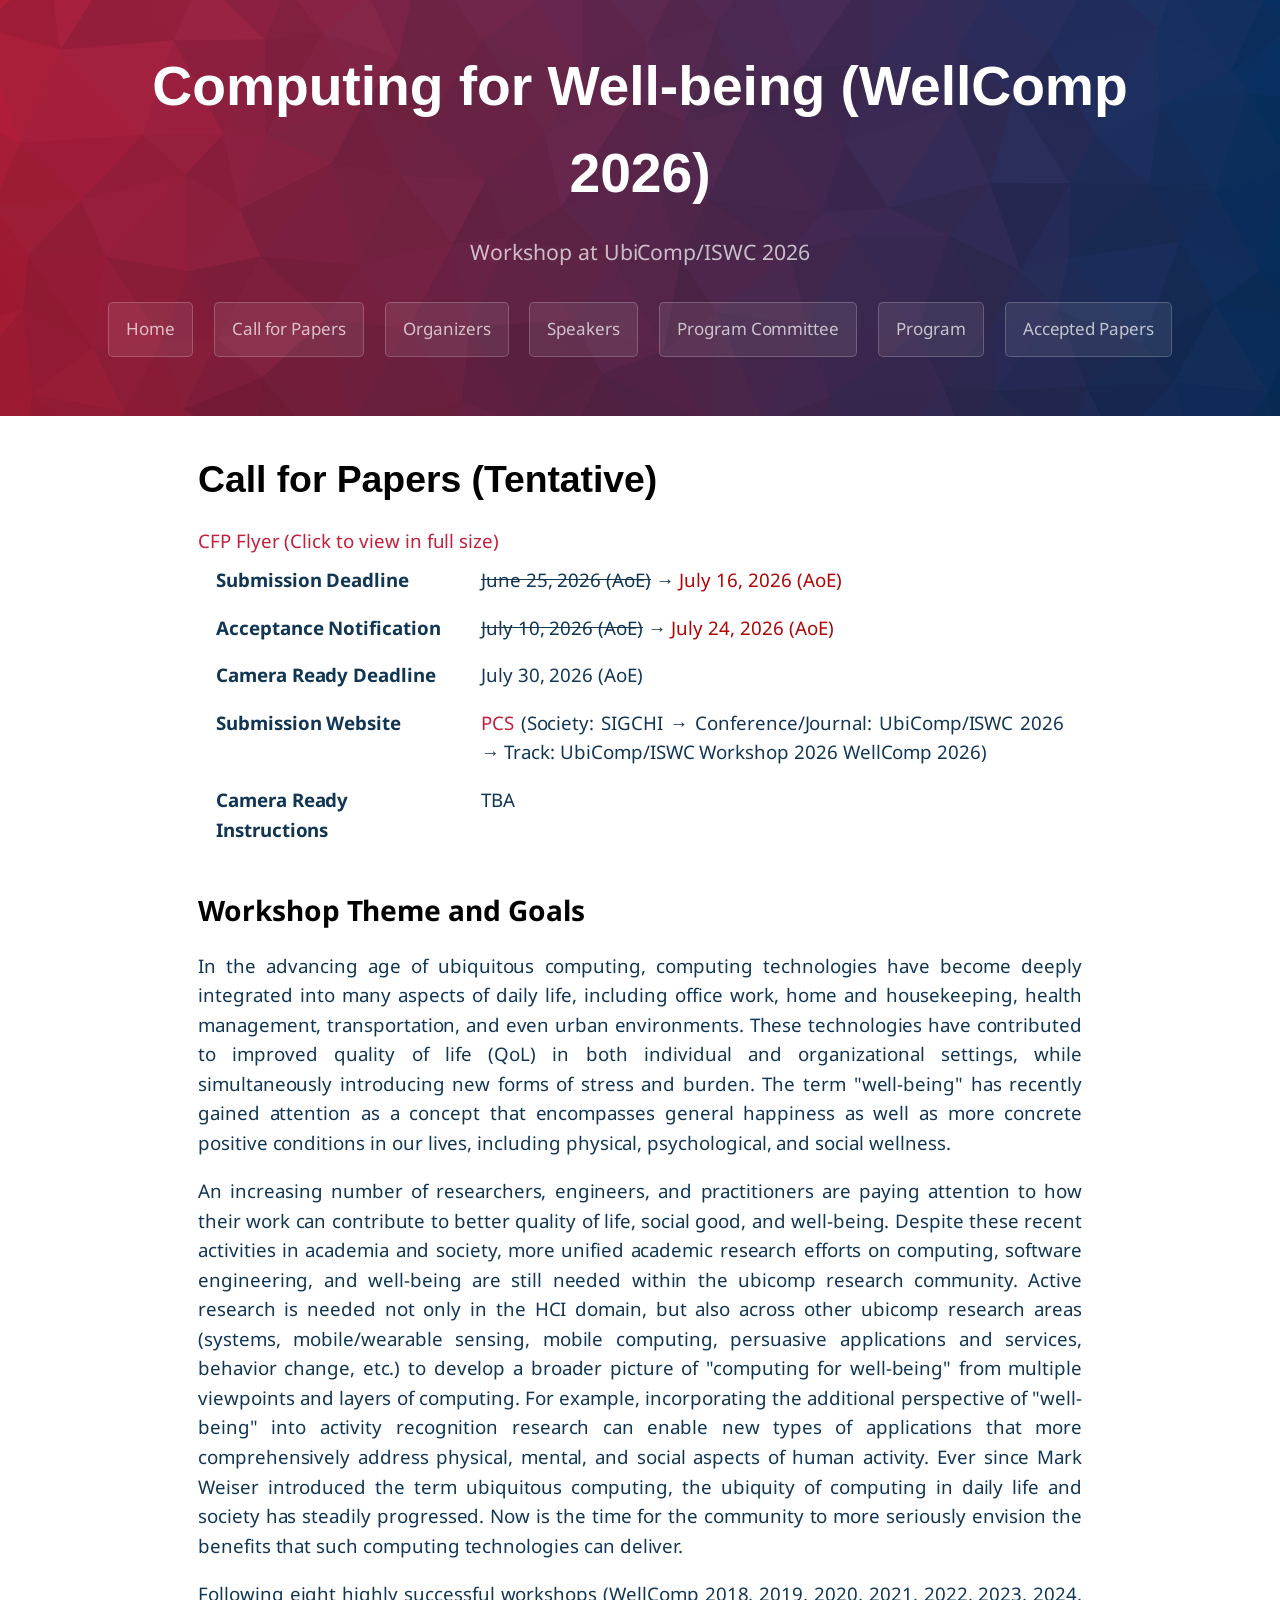
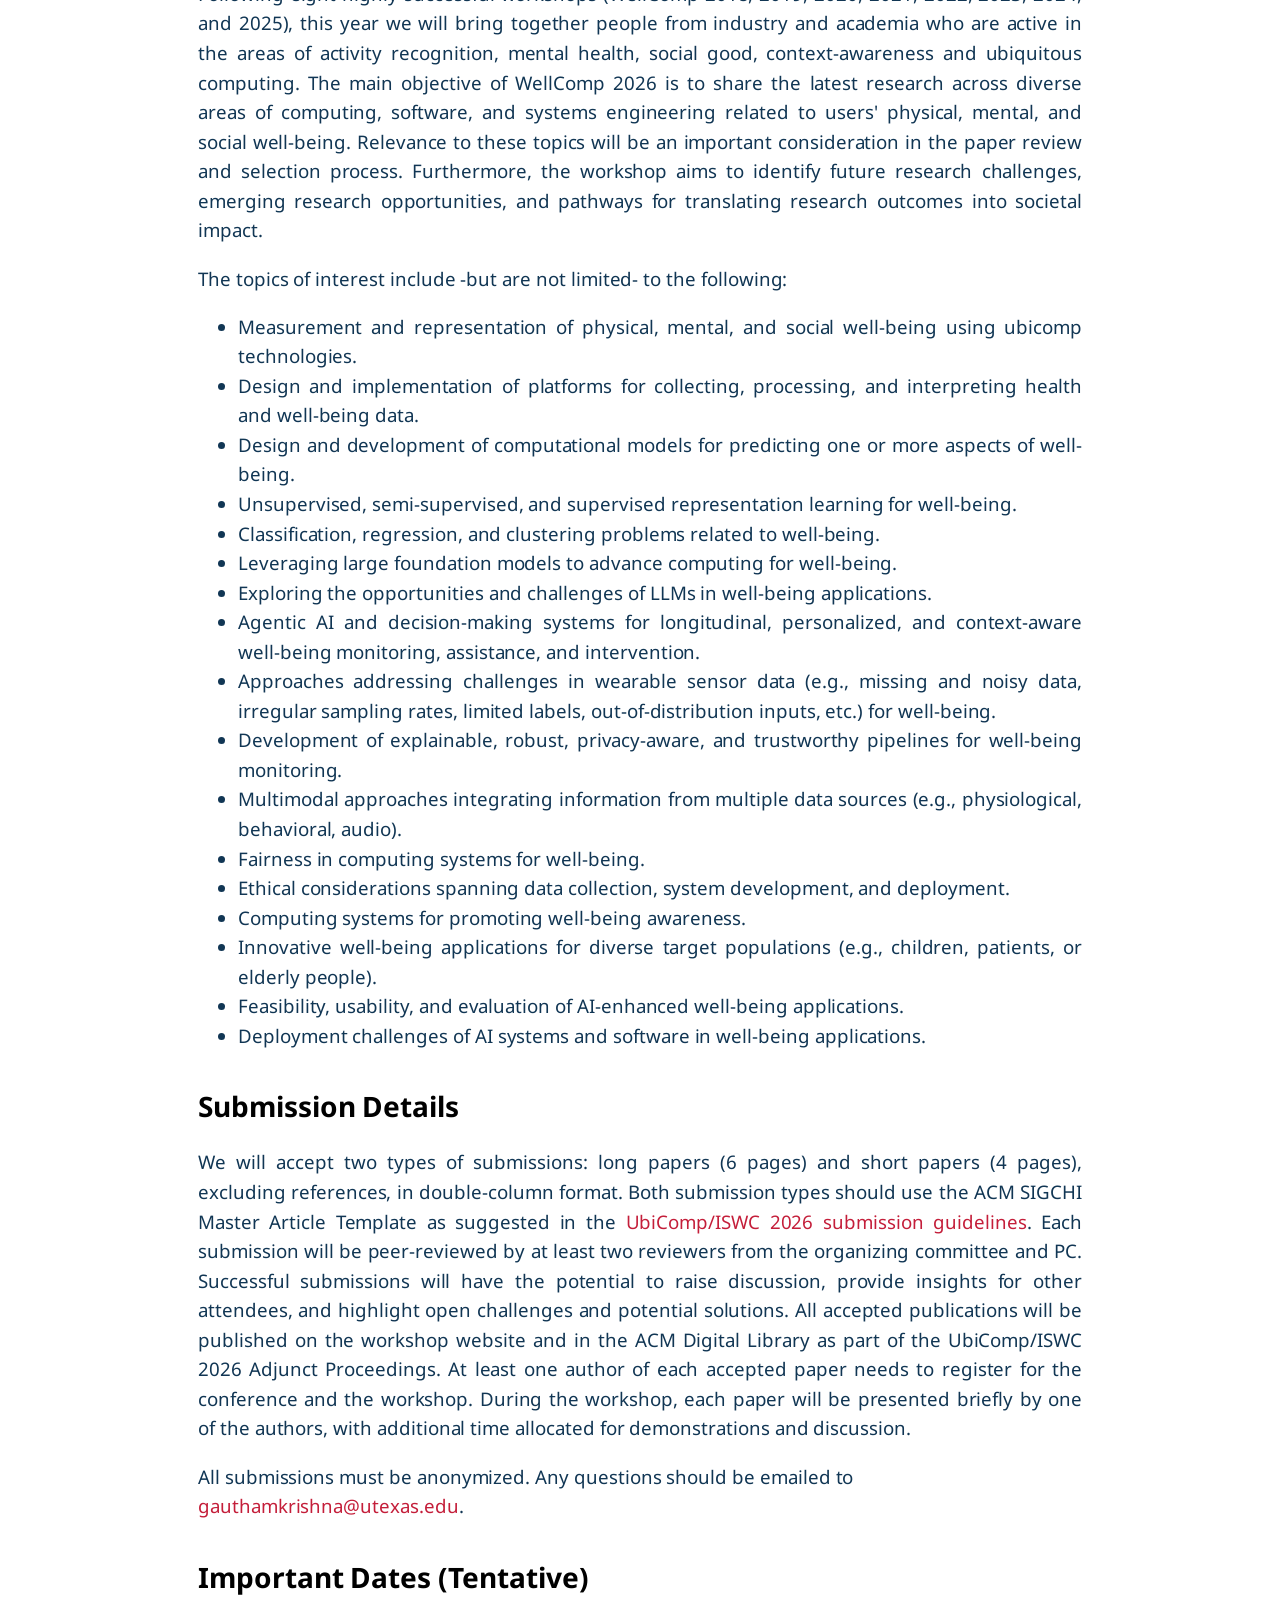
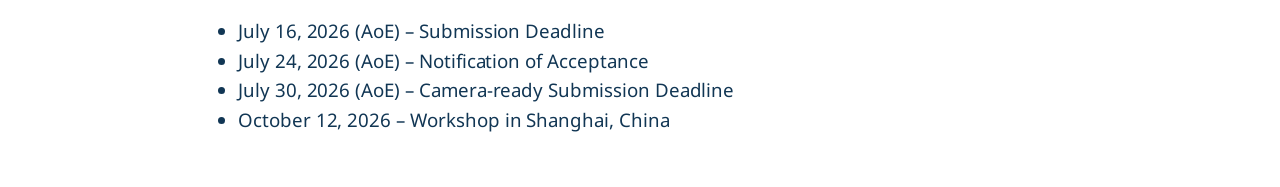
==== cfp.html @ e949748f "WellComp26 website updates" ====
<!DOCTYPE html>
<html lang="en-US">
  <head>
    <meta charset="UTF-8" />

    <meta name="viewport" content="width=device-width, initial-scale=1" />
    <meta name="theme-color" content="#157878" />
    <meta
      name="apple-mobile-web-app-status-bar-style"
      content="black-translucent"
    />
    <link rel="stylesheet" href="./assets/css/style.css?v=" />
  </head>
  <body>
    <a id="skip-to-content" href="#content">Skip to the content.</a>

    <header class="page-header" role="banner">
      <h1 class="project-name">Computing for Well-being (WellComp 2026)</h1>
      <h2 class="project-tagline">Workshop at UbiComp/ISWC 2026</h2>

      <a href="./index.html" class="btn">Home</a>

      <a href="./cfp.html" class="btn">Call for Papers</a>

      <a href="./organizers.html" class="btn">Organizers</a>

      <a href="./speakers.html" class="btn">Speakers</a>

      <a href="./committee.html" class="btn">Program Committee</a>

      <a href="./schedule.html" class="btn">Program</a>

      <a href="./papers.html" class="btn">Accepted Papers</a>
    </header>

    <main id="content" class="main-content" role="main">
      <h1 id="call-for-papers">Call for Papers (Tentative)</h1>

      <style>
        .foo {
          table-layout: fixed;
          width: 100%;
        }
      </style>

      <a href="wellcomp2026_poster.png" target="_blank">CFP Flyer (Click to view in full size)</a>

      <table class="foo">
        <tr>
          <td width="30%"><b>Submission Deadline</b></td>
          <!-- <td width="70%"> <del>June 15, 2025 AoE</del> → <span style="color: red;">June 29, 2025 AoE</span></td>  -->
          <td> <del>June 25, 2026 (AoE)</del> → <span style="color: rgb(176, 4, 4);">July 16, 2026 (AoE)</span></td>
        </tr>
        <tr>
          <td><b>Acceptance Notification</b></td>
          <!-- <td> <del>June 15, 2025 AoE</del> → <del>July 15, 2025 AoE</del> → <span style="color: red;">July 18, 2025 AoE</span></td> -->
          <td> <del>July 10, 2026 (AoE)</del> → <span style="color: rgb(176, 4, 4);">July 24, 2026 (AoE)</span></td>
        </tr>
        <tr>
          <td><b>Camera Ready Deadline</b></td>
          <!-- <td> <del>July 20, 2025 AoE</del> → <span style="color: red;">Aug 4, 2025 AoE</span></td> -->
          <td> July 30, 2026 (AoE)</td>
        </tr>
        <tr>
          <td><b>Submission Website</b></td>
          <td style="text-align: justify;">
            <a href="https://new.precisionconference.com/submissions">PCS</a>
            (Society: SIGCHI → Conference/Journal: UbiComp/ISWC 2026 → Track: UbiComp/ISWC Workshop 2026 WellComp 2026)
          </td>
        </tr>
        <tr>
          <td><b>Camera Ready Instructions</b></td>
          <!-- <td style="text-align: justify;"> Papers submitted for review should be 4-6 pages long (excluding references) in the double-column format. Camera-ready papers (i.e., after conditional acceptance) should follow the instructions from publication vendor of UbiComp <a href="https://ubicomp.org/ubicomp-iswc-2026/formatting/" target="_blank">here</a>.</td> -->
          <td>TBA</td>
        </tr>
      </table>


      <h2>Workshop Theme and Goals</h2>
      <p style="text-align: justify;">
        In the advancing age of ubiquitous computing, computing technologies have become deeply integrated into many aspects of daily life, including office work, home and housekeeping, health management, transportation, and even urban environments. These technologies have contributed to improved quality of life (QoL) in both individual and organizational settings, while simultaneously introducing new forms of stress and burden. The term "well-being" has recently gained attention as a concept that encompasses general happiness as well as more concrete positive conditions in our lives, including physical, psychological, and social wellness.
      </p>

      <p style="text-align: justify;">
        An increasing number of researchers, engineers, and practitioners are paying attention to how their work can contribute to better quality of life, social good, and well-being. Despite these recent activities in academia and society, more unified academic research efforts on computing, software engineering, and well-being are still needed within the ubicomp research community. Active research is needed not only in the HCI domain, but also across other ubicomp research areas (systems, mobile/wearable sensing, mobile computing, persuasive applications and services, behavior change, etc.) to develop a broader picture of "computing for well-being" from multiple viewpoints and layers of computing. For example, incorporating the additional perspective of "well-being" into activity recognition research can enable new types of applications that more comprehensively address physical, mental, and social aspects of human activity. Ever since Mark Weiser introduced the term ubiquitous computing, the ubiquity of computing in daily life and society has steadily progressed. Now is the time for the community to more seriously envision the benefits that such computing technologies can deliver.
      </p>

      <p style="text-align: justify;">
        Following eight highly successful workshops (WellComp 2018, 2019, 2020, 2021, 2022, 2023, 2024, and 2025), this year we will bring together people from industry and academia who are active in the areas of activity recognition, mental health, social good, context-awareness and ubiquitous computing. The main objective of WellComp 2026 is to share the latest research across diverse areas of computing, software, and systems engineering related to users' physical, mental, and social well-being. Relevance to these topics will be an important consideration in the paper review and selection process. Furthermore, the workshop aims to identify future research challenges, emerging research opportunities, and pathways for translating research outcomes into societal impact.
      </p>

      <p>The topics of interest include -but are not limited- to the following:
        <ul style="text-align: justify;">
          <li>Measurement and representation of physical, mental, and social well-being using ubicomp technologies.</li>
          <li>Design and implementation of platforms for collecting, processing, and interpreting health and well-being data.</li>
          <li>Design and development of computational models for predicting one or more aspects of well-being.</li>
          <li>Unsupervised, semi-supervised, and supervised representation learning for well-being.</li>
          <li>Classification, regression, and clustering problems related to well-being.</li>
          <li>Leveraging large foundation models to advance computing for well-being.</li>
          <li>Exploring the opportunities and challenges of LLMs in well-being applications.</li>
          <li>Agentic AI and decision-making systems for longitudinal, personalized, and context-aware well-being monitoring, assistance, and intervention.</li>
          <li>Approaches addressing challenges in wearable sensor data (e.g., missing and noisy data, irregular sampling rates, limited labels, out-of-distribution inputs, etc.) for well-being.</li>
          <li>Development of explainable, robust, privacy-aware, and trustworthy pipelines for well-being monitoring.</li>
          <li>Multimodal approaches integrating information from multiple data sources (e.g., physiological, behavioral, audio).</li>
          <li>Fairness in computing systems for well-being.</li>
          <li>Ethical considerations spanning data collection, system development, and deployment.</li>
          <li>Computing systems for promoting well-being awareness.</li>
          <li>Innovative well-being applications for diverse target populations (e.g., children, patients, or elderly people).</li>
          <li>Feasibility, usability, and evaluation of AI-enhanced well-being applications.</li>
          <li>Deployment challenges of AI systems and software in well-being applications.</li>
        </ul>
      </p>


      <h2>Submission Details</h2>
        <p style="text-align: justify;">
          We will accept two types of submissions: long papers (6 pages) and short papers (4 pages), excluding references, in double-column format. Both submission types should use the ACM SIGCHI Master Article Template as suggested in the <a href="https://ubicomp.org/ubicomp-iswc-2026/formatting/" target="_blank">UbiComp/ISWC 2026 submission guidelines</a>.  Each submission will be peer-reviewed by at least two reviewers from the organizing committee and PC. Successful submissions will have the potential to raise discussion, provide insights for other attendees, and highlight open challenges and potential solutions. All accepted publications will be published on the workshop website and in the ACM Digital Library as part of the UbiComp/ISWC 2026 Adjunct Proceedings. At least one author of each accepted paper needs to register for the conference and the workshop. During the workshop, each paper will be presented briefly by one of the authors, with additional time allocated for demonstrations and discussion.<br>
        </p>

        <!-- <p>All submissions must be anonymized. Any questions should be mailed to <a href="mailto:wellcomp2026@ubicomp.org">wellcomp2026@ubicomp.org</a>.</p> -->
        <p>All submissions must be anonymized. Any questions should be emailed to <a href="mailto:gauthamkrishna@utexas.edu">gauthamkrishna@utexas.edu</a>.</p>

      <h2>Important Dates (Tentative)</h2>

        <ul>
          <li>July 16, 2026 (AoE) – Submission Deadline </li>
          <li>July 24, 2026 (AoE) – Notification of Acceptance </li>
          <li>July 30, 2026 (AoE) – Camera-ready Submission Deadline</li>
          <li>October 12, 2026 – Workshop in Shanghai, China</li>
        </ul>
      </p>
    </main>
  </body>
</html>
---- assets/css/style.css ----
/*! normalize.css v3.0.2 | MIT License | git.io/normalize */
/**
 * 1. Set default font family to sans-serif.
 * 2. Prevent iOS text size adjust after orientation change, without disabling
 *    user zoom.
 */
@import url("https://fonts.googleapis.com/css?family=Google+Sans|Noto+Sans|Castoro");

html {
  font-family: sans-serif;
  /* 1 */
  -ms-text-size-adjust: 100%;
  /* 2 */
  -webkit-text-size-adjust: 100%;
  /* 2 */ }

/**
 * Remove default margin.
 */
body {
  margin: 0; }

/* HTML5 display definitions
   ========================================================================== */
/**
 * Correct `block` display not defined for any HTML5 element in IE 8/9.
 * Correct `block` display not defined for `details` or `summary` in IE 10/11
 * and Firefox.
 * Correct `block` display not defined for `main` in IE 11.
 */
article,
aside,
details,
figcaption,
figure,
footer,
header,
hgroup,
main,
menu,
nav,
section,
summary {
  display: block; }

/**
 * 1. Correct `inline-block` display not defined in IE 8/9.
 * 2. Normalize vertical alignment of `progress` in Chrome, Firefox, and Opera.
 */
audio,
canvas,
progress,
video {
  display: inline-block;
  /* 1 */
  vertical-align: baseline;
  /* 2 */ }

/**
 * Prevent modern browsers from displaying `audio` without controls.
 * Remove excess height in iOS 5 devices.
 */
audio:not([controls]) {
  display: none;
  height: 0; }

/**
 * Address `[hidden]` styling not present in IE 8/9/10.
 * Hide the `template` element in IE 8/9/11, Safari, and Firefox < 22.
 */
[hidden],
template {
  display: none; }

/* Links
   ========================================================================== */
/**
 * Remove the gray background color from active links in IE 10.
 */
a {
  background-color: transparent; }

/**
 * Improve readability when focused and also mouse hovered in all browsers.
 */
a:active,
a:hover {
  outline: 0; }

/* Text-level semantics
   ========================================================================== */
/**
 * Address styling not present in IE 8/9/10/11, Safari, and Chrome.
 */
abbr[title] {
  border-bottom: 1px dotted; }

/**
 * Address style set to `bolder` in Firefox 4+, Safari, and Chrome.
 */
b,
strong {
  font-weight: bold; }

/**
 * Address styling not present in Safari and Chrome.
 */
dfn {
  font-style: italic; }

/**
 * Address variable `h1` font-size and margin within `section` and `article`
 * contexts in Firefox 4+, Safari, and Chrome.
 */
h1 {
  font-family: 'Google Sans', sans-serif;
  font-size: 2em;
  margin: 0.67em 0; }

/**
 * Address styling not present in IE 8/9.
 */
mark {
  background: #ff0;
  color: #000; }

/**
 * Address inconsistent and variable font size in all browsers.
 */
small {
  font-size: 80%; }

/**
 * Prevent `sub` and `sup` affecting `line-height` in all browsers.
 */
sub,
sup {
  font-size: 75%;
  line-height: 0;
  position: relative;
  vertical-align: baseline; }

sup {
  top: -0.5em; }

sub {
  bottom: -0.25em; }

/* Embedded content
   ========================================================================== */
/**
 * Remove border when inside `a` element in IE 8/9/10.
 */
img {
  border: 0; }

/**
 * Correct overflow not hidden in IE 9/10/11.
 */
svg:not(:root) {
  overflow: hidden; }

/* Grouping content
   ========================================================================== */
/**
 * Address margin not present in IE 8/9 and Safari.
 */
figure {
  margin: 1em 40px; }

/**
 * Address differences between Firefox and other browsers.
 */
hr {
  box-sizing: content-box;
  height: 0; }

/**
 * Contain overflow in all browsers.
 */
pre {
  overflow: auto; }

/**
 * Address odd `em`-unit font size rendering in all browsers.
 */
code,
kbd,
pre,
samp {
  font-family: monospace, monospace;
  font-size: 1em; }

/* Forms
   ========================================================================== */
/**
 * Known limitation: by default, Chrome and Safari on OS X allow very limited
 * styling of `select`, unless a `border` property is set.
 */
/**
 * 1. Correct color not being inherited.
 *    Known issue: affects color of disabled elements.
 * 2. Correct font properties not being inherited.
 * 3. Address margins set differently in Firefox 4+, Safari, and Chrome.
 */
button,
input,
optgroup,
select,
textarea {
  color: inherit;
  /* 1 */
  font: inherit;
  /* 2 */
  margin: 0;
  /* 3 */ }

/**
 * Address `overflow` set to `hidden` in IE 8/9/10/11.
 */
button {
  overflow: visible; }

/**
 * Address inconsistent `text-transform` inheritance for `button` and `select`.
 * All other form control elements do not inherit `text-transform` values.
 * Correct `button` style inheritance in Firefox, IE 8/9/10/11, and Opera.
 * Correct `select` style inheritance in Firefox.
 */
button,
select {
  text-transform: none; }

/**
 * 1. Avoid the WebKit bug in Android 4.0.* where (2) destroys native `audio`
 *    and `video` controls.
 * 2. Correct inability to style clickable `input` types in iOS.
 * 3. Improve usability and consistency of cursor style between image-type
 *    `input` and others.
 */
button,
html input[type="button"],
input[type="reset"],
input[type="submit"] {
  -webkit-appearance: button;
  /* 2 */
  cursor: pointer;
  /* 3 */ }

/**
 * Re-set default cursor for disabled elements.
 */
button[disabled],
html input[disabled] {
  cursor: default; }

/**
 * Remove inner padding and border in Firefox 4+.
 */
button::-moz-focus-inner,
input::-moz-focus-inner {
  border: 0;
  padding: 0; }

/**
 * Address Firefox 4+ setting `line-height` on `input` using `!important` in
 * the UA stylesheet.
 */
input {
  line-height: normal; }

/**
 * It's recommended that you don't attempt to style these elements.
 * Firefox's implementation doesn't respect box-sizing, padding, or width.
 *
 * 1. Address box sizing set to `content-box` in IE 8/9/10.
 * 2. Remove excess padding in IE 8/9/10.
 */
input[type="checkbox"],
input[type="radio"] {
  box-sizing: border-box;
  /* 1 */
  padding: 0;
  /* 2 */ }

/**
 * Fix the cursor style for Chrome's increment/decrement buttons. For certain
 * `font-size` values of the `input`, it causes the cursor style of the
 * decrement button to change from `default` to `text`.
 */
input[type="number"]::-webkit-inner-spin-button,
input[type="number"]::-webkit-outer-spin-button {
  height: auto; }

/**
 * 1. Address `appearance` set to `searchfield` in Safari and Chrome.
 * 2. Address `box-sizing` set to `border-box` in Safari and Chrome
 *    (include `-moz` to future-proof).
 */
input[type="search"] {
  -webkit-appearance: textfield;
  /* 1 */
  /* 2 */
  box-sizing: content-box; }

/**
 * Remove inner padding and search cancel button in Safari and Chrome on OS X.
 * Safari (but not Chrome) clips the cancel button when the search input has
 * padding (and `textfield` appearance).
 */
input[type="search"]::-webkit-search-cancel-button,
input[type="search"]::-webkit-search-decoration {
  -webkit-appearance: none; }

/**
 * Define consistent border, margin, and padding.
 */
fieldset {
  border: 1px solid #c0c0c0;
  margin: 0 2px;
  padding: 0.35em 0.625em 0.75em; }

/**
 * 1. Correct `color` not being inherited in IE 8/9/10/11.
 * 2. Remove padding so people aren't caught out if they zero out fieldsets.
 */
legend {
  border: 0;
  /* 1 */
  padding: 0;
  /* 2 */ }

/**
 * Remove default vertical scrollbar in IE 8/9/10/11.
 */
textarea {
  overflow: auto; }

/**
 * Don't inherit the `font-weight` (applied by a rule above).
 * NOTE: the default cannot safely be changed in Chrome and Safari on OS X.
 */
optgroup {
  font-weight: bold; }

/* Tables
   ========================================================================== */
/**
 * Remove most spacing between table cells.
 */
table {
  border-collapse: collapse;
  border-spacing: 0; }

td,
th {
  padding: 0; }

.highlight table td {
  padding: 5px; }

.highlight table pre {
  margin: 0; }

.highlight .cm {
  color: #999988;
  font-style: italic; }

.highlight .cp {
  color: #999999;
  font-weight: bold; }

.highlight .c1 {
  color: #999988;
  font-style: italic; }

.highlight .cs {
  color: #999999;
  font-weight: bold;
  font-style: italic; }

.highlight .c, .highlight .cd {
  color: #999988;
  font-style: italic; }

.highlight .err {
  color: #a61717;
  background-color: #e3d2d2; }

.highlight .gd {
  color: #000000;
  background-color: #ffdddd; }

.highlight .ge {
  color: #000000;
  font-style: italic; }

.highlight .gr {
  color: #aa0000; }

.highlight .gh {
  color: #999999; }

.highlight .gi {
  color: #000000;
  background-color: #ddffdd; }

.highlight .go {
  color: #888888; }

.highlight .gp {
  color: #555555; }

.highlight .gs {
  font-weight: bold; }

.highlight .gu {
  color: #aaaaaa; }

.highlight .gt {
  color: #aa0000; }

.highlight .kc {
  color: #000000;
  font-weight: bold; }

.highlight .kd {
  color: #000000;
  font-weight: bold; }

.highlight .kn {
  color: #000000;
  font-weight: bold; }

.highlight .kp {
  color: #000000;
  font-weight: bold; }

.highlight .kr {
  color: #000000;
  font-weight: bold; }

.highlight .kt {
  color: #445588;
  font-weight: bold; }

.highlight .k, .highlight .kv {
  color: #000000;
  font-weight: bold; }

.highlight .mf {
  color: #009999; }

.highlight .mh {
  color: #009999; }

.highlight .il {
  color: #009999; }

.highlight .mi {
  color: #009999; }

.highlight .mo {
  color: #009999; }

.highlight .m, .highlight .mb, .highlight .mx {
  color: #009999; }

.highlight .sb {
  color: #d14; }

.highlight .sc {
  color: #d14; }

.highlight .sd {
  color: #d14; }

.highlight .s2 {
  color: #d14; }

.highlight .se {
  color: #d14; }

.highlight .sh {
  color: #d14; }

.highlight .si {
  color: #d14; }

.highlight .sx {
  color: #d14; }

.highlight .sr {
  color: #009926; }

.highlight .s1 {
  color: #d14; }

.highlight .ss {
  color: #990073; }

.highlight .s {
  color: #d14; }

.highlight .na {
  color: #008080; }

.highlight .bp {
  color: #999999; }

.highlight .nb {
  color: #0086B3; }

.highlight .nc {
  color: #445588;
  font-weight: bold; }

.highlight .no {
  color: #008080; }

.highlight .nd {
  color: #3c5d5d;
  font-weight: bold; }

.highlight .ni {
  color: #800080; }

.highlight .ne {
  color: #990000;
  font-weight: bold; }

.highlight .nf {
  color: #990000;
  font-weight: bold; }

.highlight .nl {
  color: #990000;
  font-weight: bold; }

.highlight .nn {
  color: #555555; }

.highlight .nt {
  color: #000080; }

.highlight .vc {
  color: #008080; }

.highlight .vg {
  color: #008080; }

.highlight .vi {
  color: #008080; }

.highlight .nv {
  color: #008080; }

.highlight .ow {
  color: #000000;
  font-weight: bold; }

.highlight .o {
  color: #000000;
  font-weight: bold; }

.highlight .w {
  color: #bbbbbb; }

.highlight {
  background-color: #f8f8f8; }

* {
  box-sizing: border-box; }

html {
  font-family: "Noto Sans", "Helvetica Neue", Helvetica, Arial, sans-serif;
  font-size: 17px;
  line-height: 1.58;
  letter-spacing: -.003em;}

body {
  padding: 0;
  margin: 0;
  color: #113654; }

#skip-to-content {
  height: 1px;
  width: 1px;
  position: absolute;
  overflow: hidden;
  top: -10px; }
  #skip-to-content:focus {
    position: fixed;
    top: 10px;
    left: 10px;
    height: auto;
    width: auto;
    background: #3be1c5;
    outline: thick solid #3be1c5; }

a {
  color: #C41E3A;
  text-decoration: none; }
  a:hover {
    text-decoration: underline; }

.btn {
  display: inline-block;
  margin-bottom: 1rem;
  color: rgba(255, 255, 255, 0.7);
  background-color: rgba(255, 255, 255, 0.08);
  border-color: rgba(255, 255, 255, 0.2);
  border-style: solid;
  border-width: 1px;
  border-radius: 0.3rem;
  transition: color 0.2s, background-color 0.2s, border-color 0.2s; }
  .btn:hover {
    color: rgba(255, 255, 255, 0.8);
    text-decoration: none;
    background-color: rgba(255, 255, 255, 0.2);
    border-color: rgba(255, 255, 255, 0.3); }
  .btn + .btn {
    margin-left: 1rem; }
  @media screen and (min-width: 64em) {
    .btn {
      padding: 0.75rem 1rem; } }
  @media screen and (min-width: 42em) and (max-width: 64em) {
    .btn {
      padding: 0.6rem 0.9rem;
      font-size: 0.9rem; } }
  @media screen and (max-width: 42em) {
    .btn {
      display: block;
      width: 100%;
      padding: 0.75rem;
      font-size: 0.9rem; }
      .btn + .btn {
        margin-top: 1rem;
        margin-left: 0; } }

.btn-disabled {
  display: inline-block;
  margin-bottom: 1rem;
  color: rgba(255, 255, 255, 0.7);
  background-color: rgba(0, 0, 0, 0.50);
  border-color: rgba(255, 255, 255, 0.2);
  border-style: solid;
  border-width: 1px;
  border-radius: 0.3rem;
  transition: color 0.2s, background-color 0.2s, border-color 0.2s; }
  .btn-disabled + .btn-disabled {
    margin-left: 1rem; }
  .btn + .btn-disabled {
    margin-left: 1rem; }
  @media screen and (min-width: 64em) {
    .btn-disabled {
      padding: 0.75rem 1rem; } }
  @media screen and (min-width: 42em) and (max-width: 64em) {
    .btn-disabled {
      padding: 0.6rem 0.9rem;
      font-size: 0.9rem; } }
  @media screen and (max-width: 42em) {
    .btn-disabled {
      display: block;
      width: 100%;
      padding: 0.75rem;
      font-size: 0.9rem; }
      .btn-disabled + .btn-disabled {
        margin-top: 1rem;
        margin-left: 0; } }

.page-header {
  color: white;
  text-align: center;
  background-color: #000;
  background-image: linear-gradient(120deg, #FFF, #000); }
  @media screen and (min-width: 64em) {
    .page-header {
      padding: 2.5rem 6rem; } }
  @media screen and (min-width: 42em) and (max-width: 64em) {
    .page-header {
      padding: 2.5rem 4rem; } }
  @media screen and (max-width: 42em) {
    .page-header {
      padding: 2rem 1rem; } }

.project-name {
  margin-top: 0;
  margin-bottom: 0.1rem; }
  @media screen and (min-width: 64em) {
    .project-name {
      font-size: 3.25rem; } }
  @media screen and (min-width: 42em) and (max-width: 64em) {
    .project-name {
      font-size: 2.25rem; } }
  @media screen and (max-width: 42em) {
    .project-name {
      font-size: 1.75rem; } }

.project-tagline {
  margin-bottom: 2rem;
  font-weight: normal;
  opacity: 0.7; }
  @media screen and (min-width: 64em) {
    .project-tagline {
      font-size: 1.25rem; } }
  @media screen and (min-width: 42em) and (max-width: 64em) {
    .project-tagline {
      font-size: 1.15rem; } }
  @media screen and (max-width: 42em) {
    .project-tagline {
      font-size: 1rem; } }

.main-content {
  word-wrap: break-word; }
  .main-content :first-child {
    margin-top: 0; }
  @media screen and (min-width: 64em) {
    .main-content {
      max-width: 64rem;
      padding: 2rem 6rem;
      margin: 0 auto;
      font-size: 1.1rem; } }
  @media screen and (min-width: 42em) and (max-width: 64em) {
    .main-content {
      padding: 2rem 4rem;
      font-size: 1.1rem; } }
  @media screen and (max-width: 42em) {
    .main-content {
      padding: 2rem 1rem;
      font-size: 1rem; } }
  .main-content kbd {
    background-color: #fafbfc;
    border: 1px solid #c6cbd1;
    border-bottom-color: #959da5;
    border-radius: 3px;
    box-shadow: inset 0 -1px 0 #959da5;
    color: #444d56;
    display: inline-block;
    font-size: 11px;
    line-height: 10px;
    padding: 3px 5px;
    vertical-align: middle; }
  .main-content img {
    max-width: 100%; }
  .main-content h1,
  .main-content h2,
  .main-content h3,
  .main-content h4,
  .main-content h5,
  .main-content h6 {
    margin-top: 2rem;
    margin-bottom: 1rem;
    font-weight: normal;
    color: black; }
  .main-content p {
    margin-bottom: 1em; }
  .main-content code {
    padding: 2px 4px;
    font-family: Consolas, "Liberation Mono", Menlo, Courier, monospace;
    font-size: 0.9rem;
    color: black;
    background-color: #f3f6fa;
    border-radius: 0.3rem; }
  .main-content pre {
    padding: 0.8rem;
    margin-top: 0;
    margin-bottom: 1rem;
    font: 1rem Consolas, "Liberation Mono", Menlo, Courier, monospace;
    color: black;
    word-wrap: normal;
    background-color: #f3f6fa;
    border: solid 1px #999;
    border-radius: 0.3rem; }
    .main-content pre > code {
      padding: 0;
      margin: 0;
      font-size: 0.9rem;
      color: black;
      word-break: normal;
      white-space: pre;
      background: transparent;
      border: 0; }
  .main-content .highlight {
    margin-bottom: 1rem; }
    .main-content .highlight pre {
      margin-bottom: 0;
      word-break: normal; }
  .main-content .highlight pre,
  .main-content pre {
    padding: 0.8rem;
    overflow: auto;
    font-size: 0.9rem;
    line-height: 1.45;
    border-radius: 0.3rem;
    -webkit-overflow-scrolling: touch; }
  .main-content pre code,
  .main-content pre tt {
    display: inline;
    max-width: initial;
    padding: 0;
    margin: 0;
    overflow: initial;
    line-height: inherit;
    word-wrap: normal;
    background-color: transparent;
    border: 0; }
    .main-content pre code:before, .main-content pre code:after,
    .main-content pre tt:before,
    .main-content pre tt:after {
      content: normal; }
  .main-content ul,
  .main-content ol {
    margin-top: 0; }
  .main-content blockquote {
    padding: 0 1rem;
    margin-left: 0;
    color: #999;
    border-left: 0.3rem solid #999; }
    .main-content blockquote > :first-child {
      margin-top: 0; }
    .main-content blockquote > :last-child {
      margin-bottom: 0; }
  .main-content table {
    display: block;
    width: 100%;
    overflow: auto;
    word-break: normal;
    word-break: keep-all;
    -webkit-overflow-scrolling: touch; }
    .main-content table th {
      font-weight: bold; }
    .main-content table th,
    .main-content table td {
      padding: 0.5rem 1rem;
      border: 1px solid white; }
  .main-content dl {
    padding: 0; }
    .main-content dl dt {
      padding: 0;
      margin-top: 1rem;
      font-size: 1rem;
      font-weight: bold; }
    .main-content dl dd {
      padding: 0;
      margin-bottom: 1rem; }
  .main-content hr {
    height: 2px;
    padding: 0;
    margin: 1rem 0;
    background-color: #999;
    border: 0; }

.site-footer {
  padding-top: 2rem;
  margin-top: 2rem;
  border-top: solid 1px #999; }
  @media screen and (min-width: 64em) {
    .site-footer {
      font-size: 1rem; } }
  @media screen and (min-width: 42em) and (max-width: 64em) {
    .site-footer {
      font-size: 1rem; } }
  @media screen and (max-width: 42em) {
    .site-footer {
      font-size: 0.9rem; } }

.site-footer-owner {
  display: block;
  font-weight: bold; }

.site-footer-credits {
  color: #999; }

.logo-container {
  margin: auto;
  width: 25%;
  margin-top: 1.75rem; }

.main-content h1,
.main-content h2,
.main-content h3,
.main-content h4,
.main-content h5,
.main-content h6 {
  margin-top: 2rem;
  margin-bottom: 1rem;
  font-weight: bold;
  color: black; }

.page-header {
  color: white;
  text-align: center;
  background-color: #000;
  background-image: url("../images/banner.png");
  background-repeat: no-repeat;
  background-size: cover;
  background-position: center; }
  @media screen and (min-width: 64em) {
    .page-header {
      padding: 2.5rem 6rem; } }
  @media screen and (min-width: 42em) and (max-width: 64em) {
    .page-header {
      padding: 2.5rem 4rem; } }
  @media screen and (max-width: 42em) {
    .page-header {
      padding: 2rem 1rem; } }

td {
  vertical-align: top; }

abstract {
  font-size: 0.90rem; }
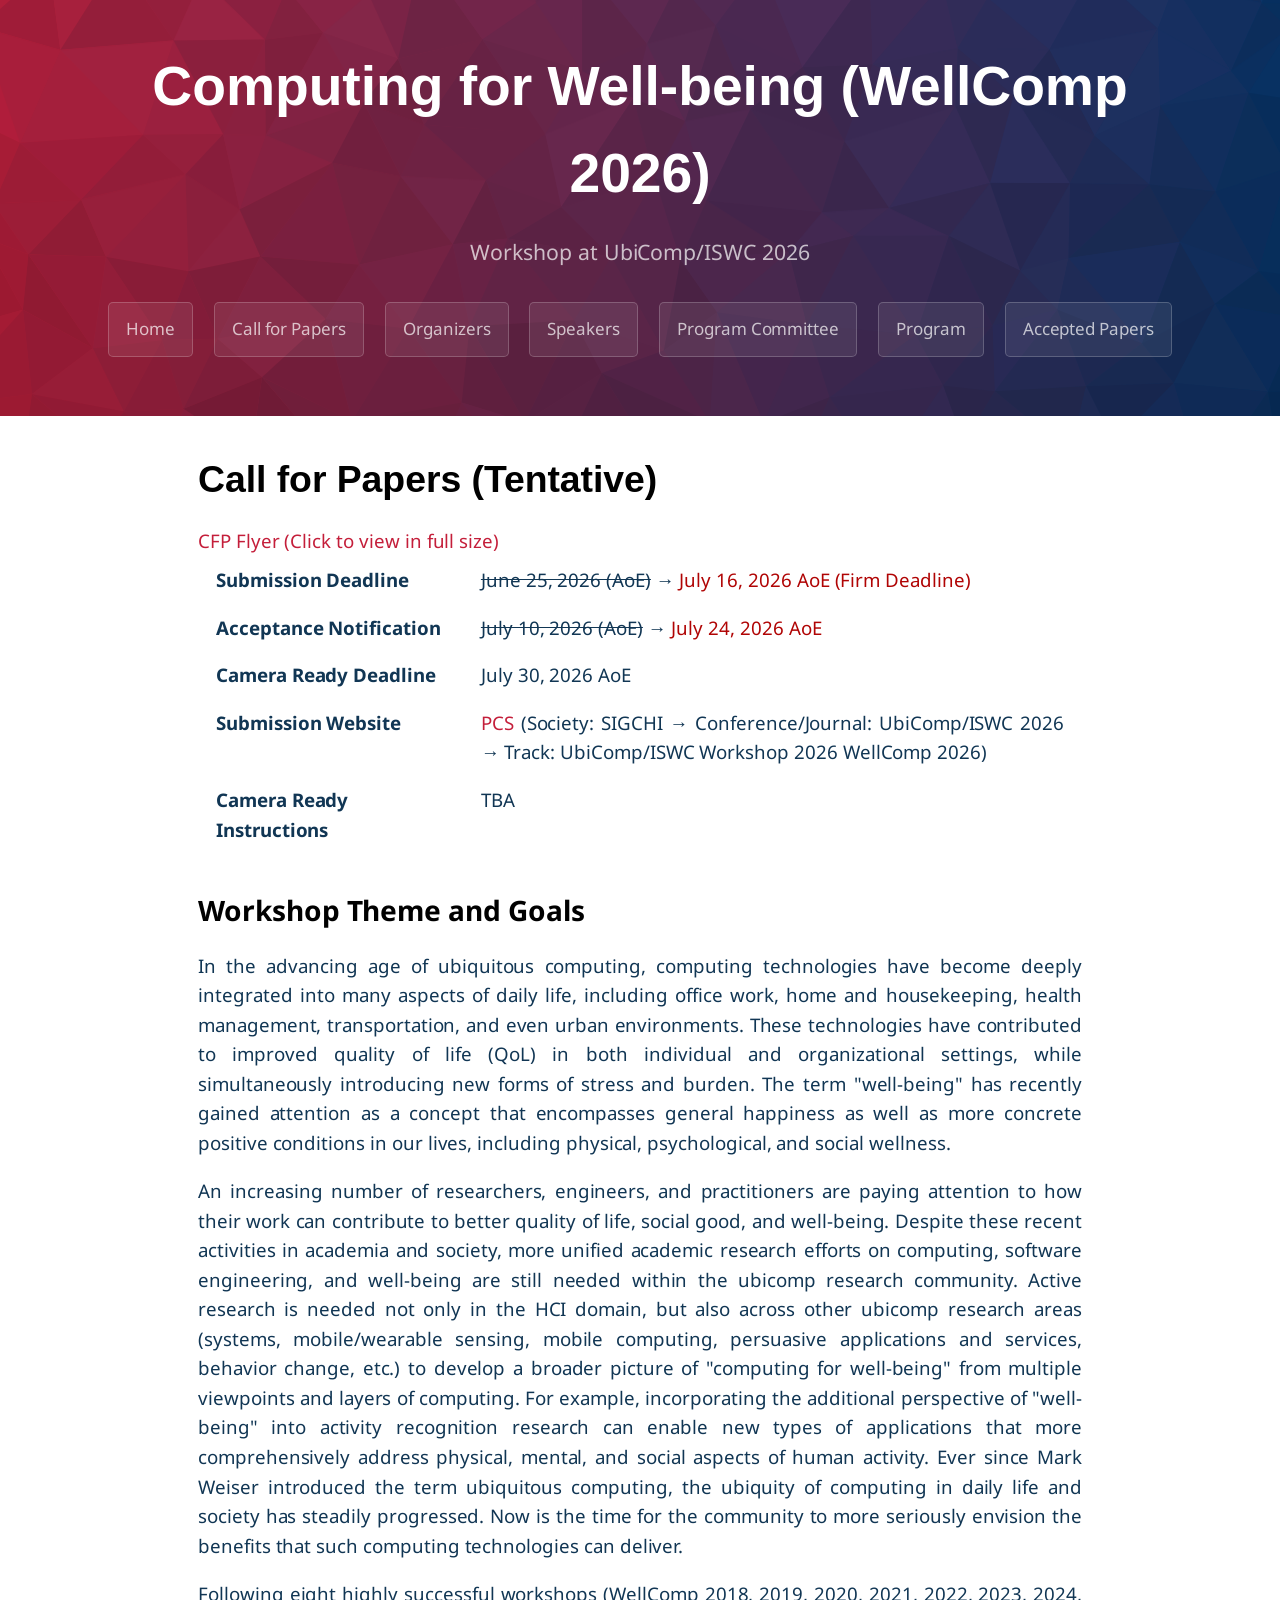
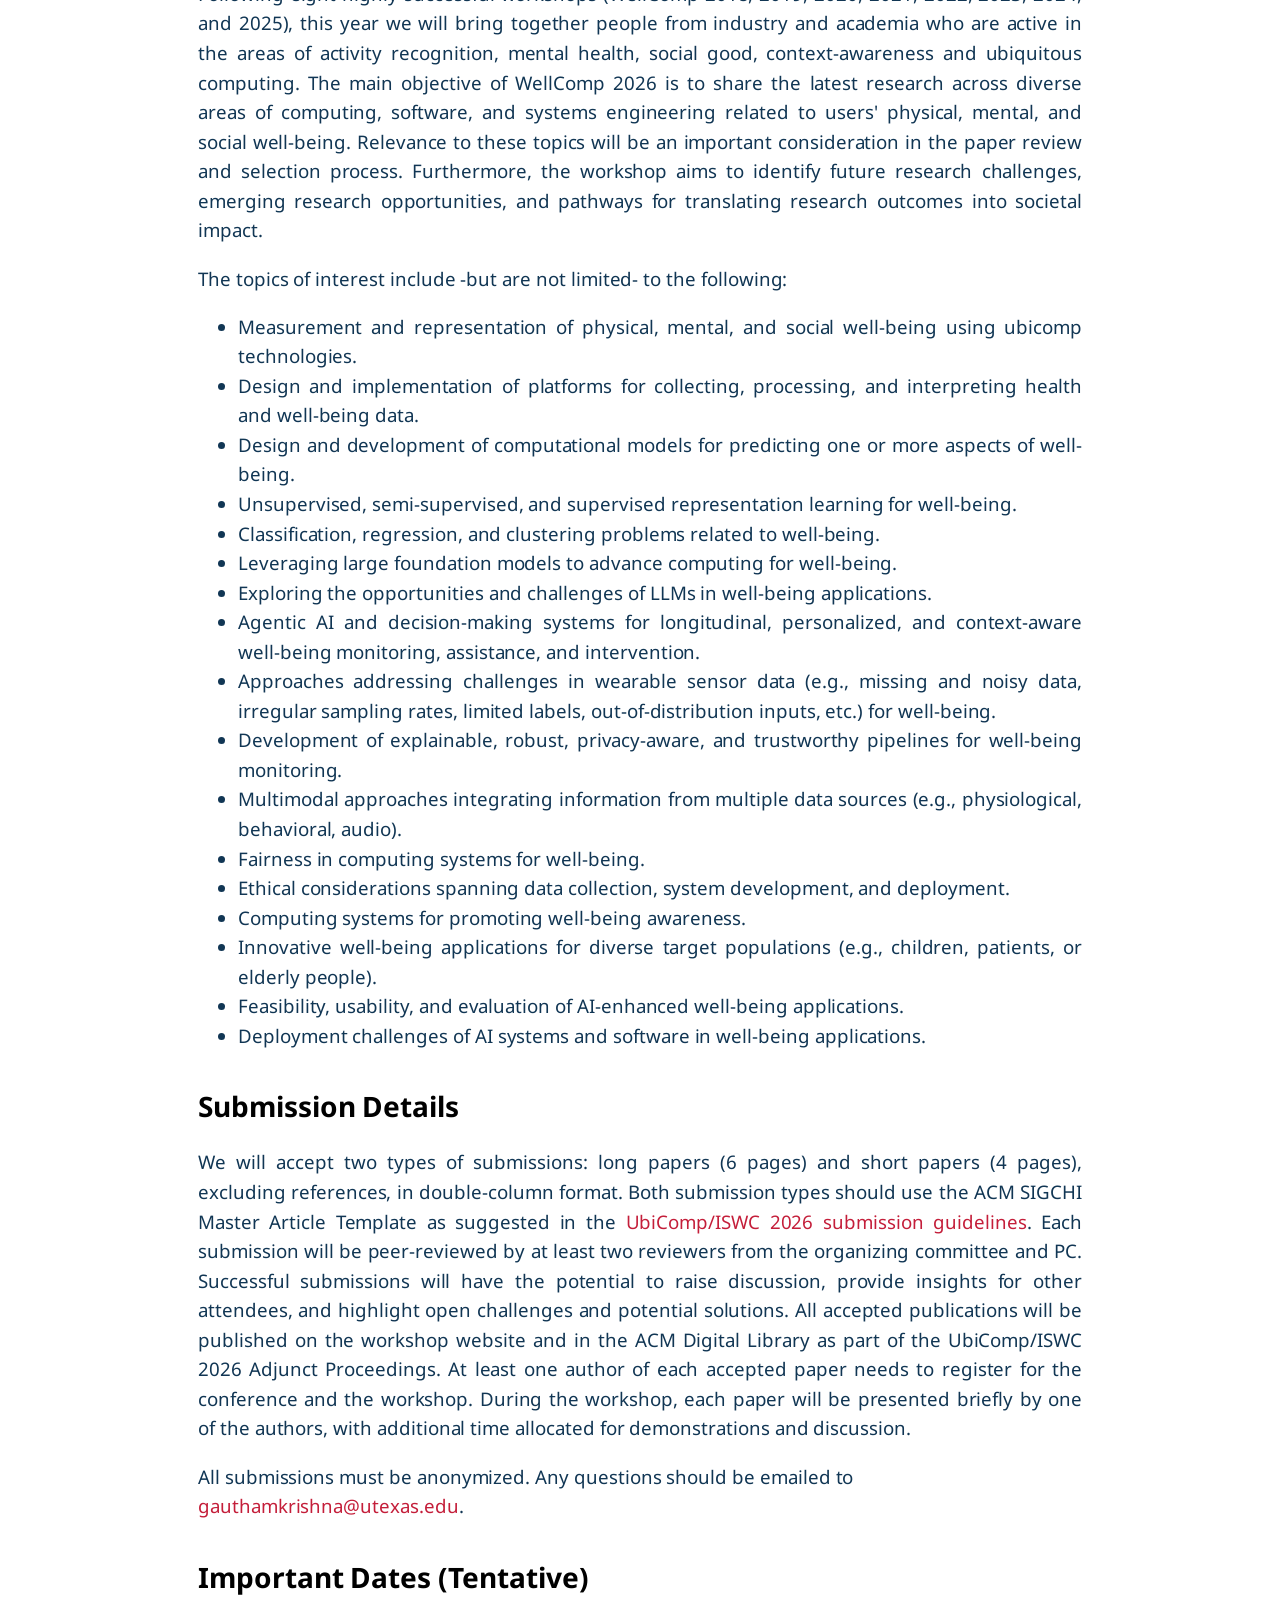
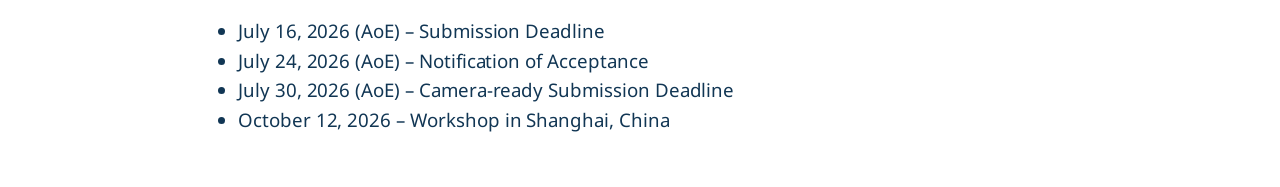
==== commit 61d4e0a7: "WellComp26 website updates" ====
--- a/cfp.html
+++ b/cfp.html
@@ -49,17 +49,17 @@
         <tr>
           <td width="30%"><b>Submission Deadline</b></td>
           <!-- <td width="70%"> <del>June 15, 2025 AoE</del> → <span style="color: red;">June 29, 2025 AoE</span></td>  -->
-          <td> <del>June 25, 2026 (AoE)</del> → <span style="color: rgb(176, 4, 4);">July 16, 2026 (AoE)</span></td>
+          <td> <del>June 25, 2026 (AoE)</del> → <span style="color: rgb(176, 4, 4);">July 16, 2026 AoE (Firm Deadline)</span></td>
         </tr>
         <tr>
           <td><b>Acceptance Notification</b></td>
           <!-- <td> <del>June 15, 2025 AoE</del> → <del>July 15, 2025 AoE</del> → <span style="color: red;">July 18, 2025 AoE</span></td> -->
-          <td> <del>July 10, 2026 (AoE)</del> → <span style="color: rgb(176, 4, 4);">July 24, 2026 (AoE)</span></td>
+          <td> <del>July 10, 2026 (AoE)</del> → <span style="color: rgb(176, 4, 4);">July 24, 2026 AoE</span></td>
         </tr>
         <tr>
           <td><b>Camera Ready Deadline</b></td>
           <!-- <td> <del>July 20, 2025 AoE</del> → <span style="color: red;">Aug 4, 2025 AoE</span></td> -->
-          <td> July 30, 2026 (AoE)</td>
+          <td> July 30, 2026 AoE</td>
         </tr>
         <tr>
           <td><b>Submission Website</b></td>
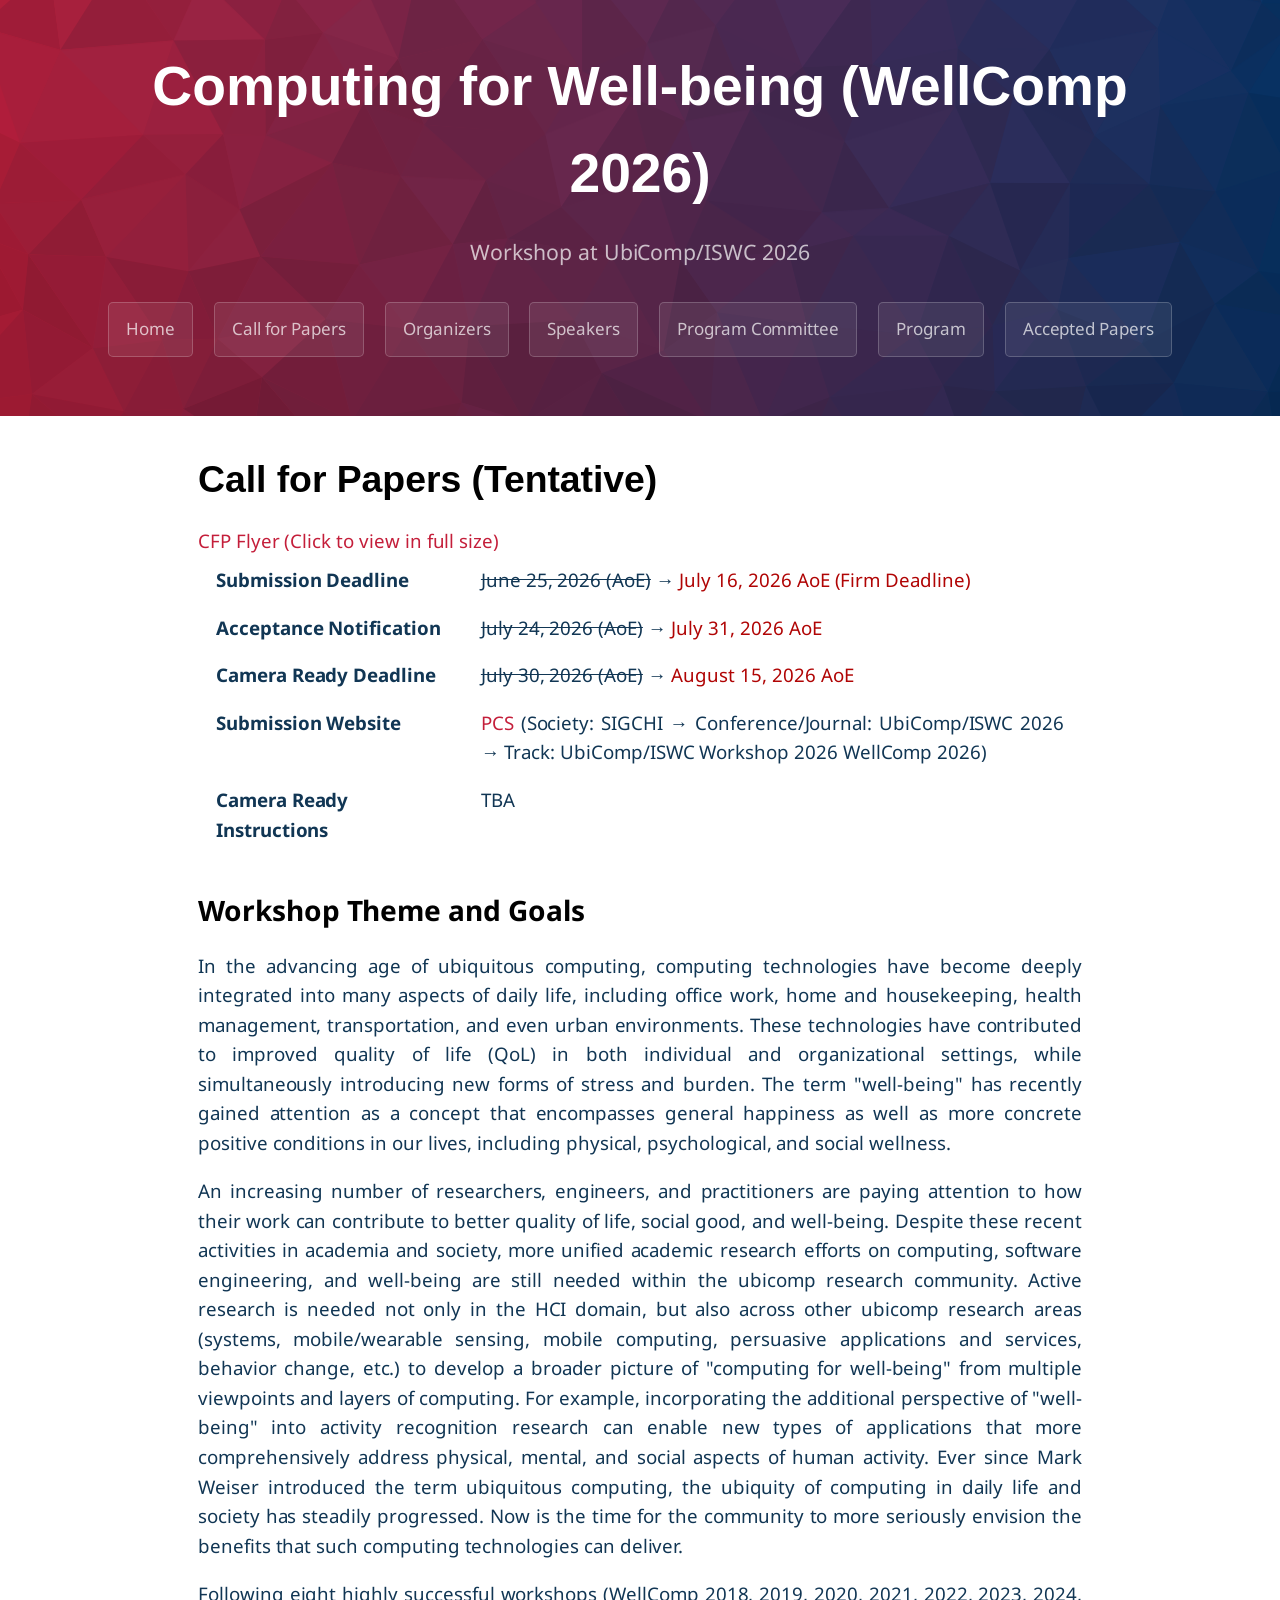
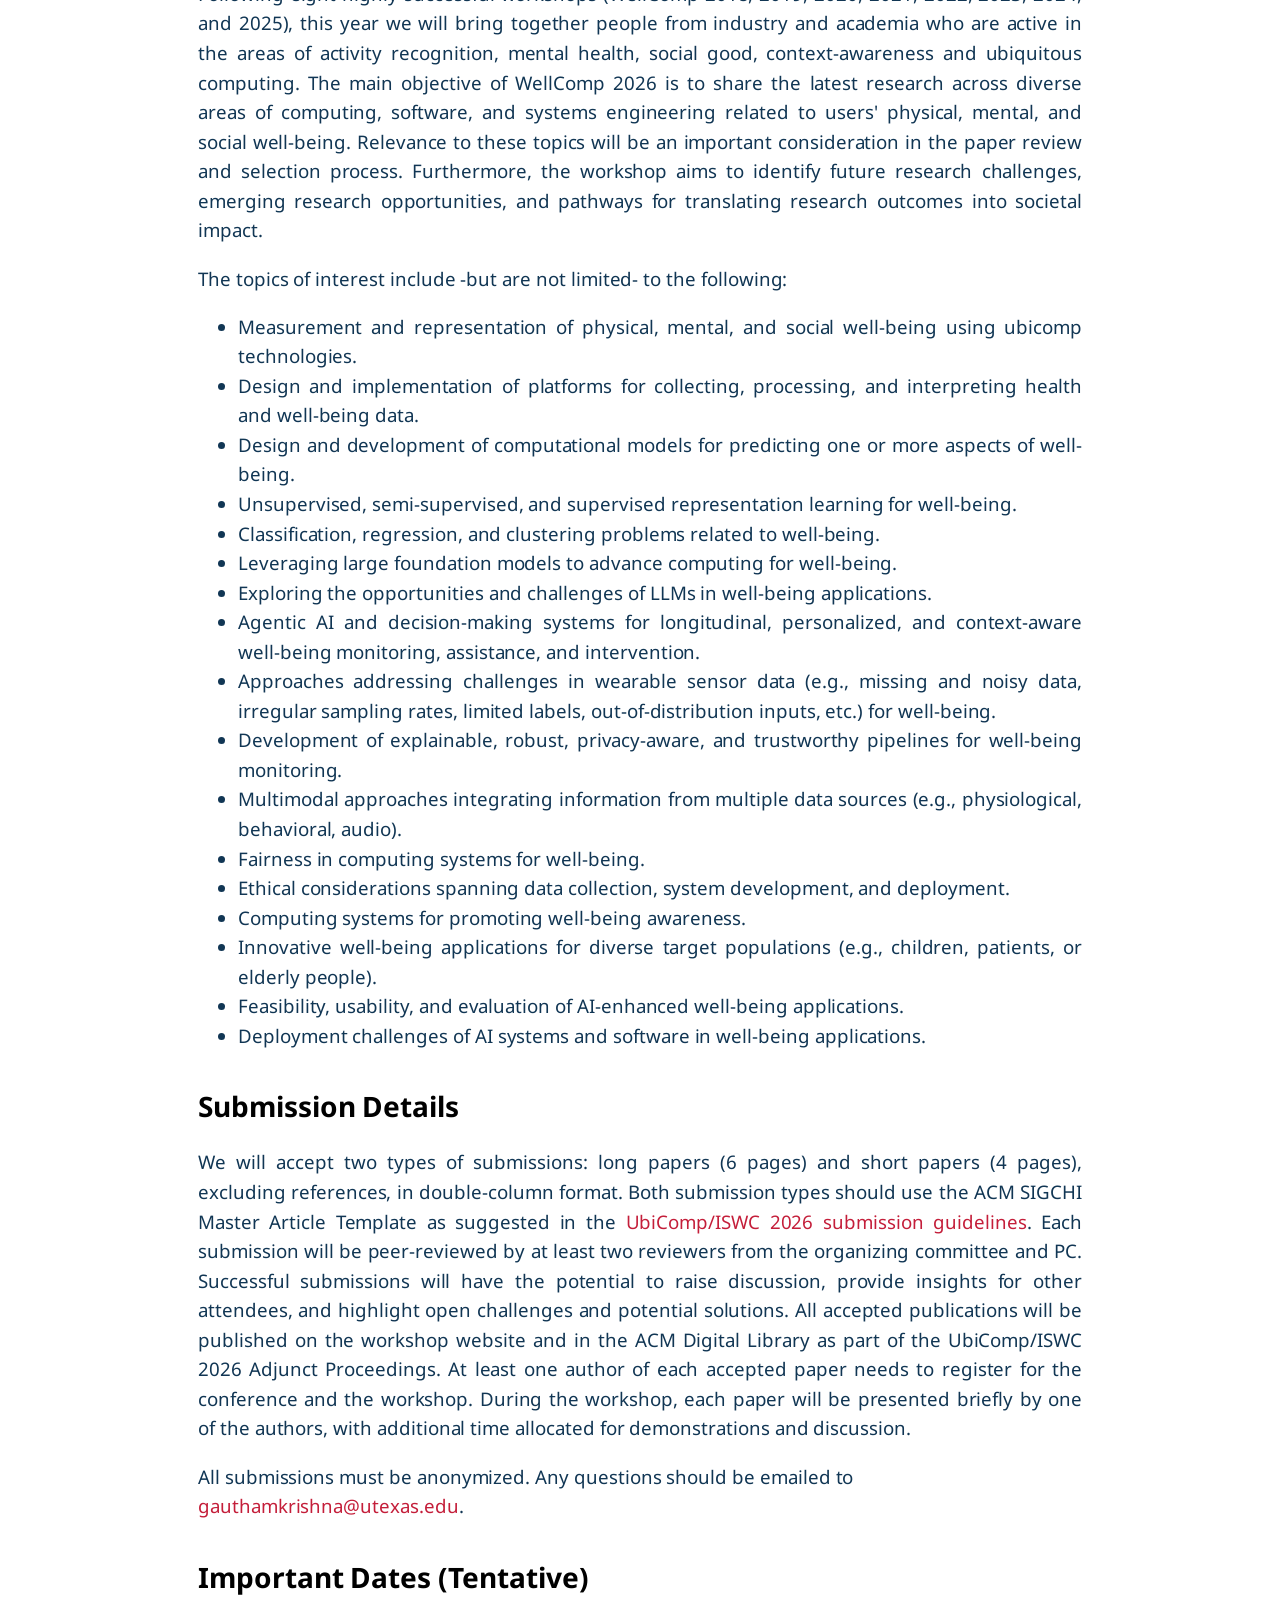
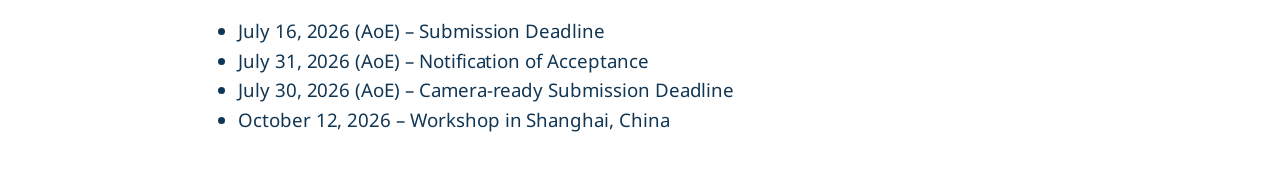
==== commit 6ad23bce: "WellComp26 website updates" ====
--- a/cfp.html
+++ b/cfp.html
@@ -54,12 +54,12 @@
         <tr>
           <td><b>Acceptance Notification</b></td>
           <!-- <td> <del>June 15, 2025 AoE</del> → <del>July 15, 2025 AoE</del> → <span style="color: red;">July 18, 2025 AoE</span></td> -->
-          <td> <del>July 10, 2026 (AoE)</del> → <span style="color: rgb(176, 4, 4);">July 24, 2026 AoE</span></td>
+          <td> <del>July 24, 2026 (AoE)</del> → <span style="color: rgb(176, 4, 4);">July 31, 2026 AoE</span></td>
         </tr>
         <tr>
           <td><b>Camera Ready Deadline</b></td>
           <!-- <td> <del>July 20, 2025 AoE</del> → <span style="color: red;">Aug 4, 2025 AoE</span></td> -->
-          <td> July 30, 2026 AoE</td>
+          <td> <del>July 30, 2026 (AoE)</del> → <span style="color: rgb(176, 4, 4);">August 15, 2026 AoE</span></td>
         </tr>
         <tr>
           <td><b>Submission Website</b></td>
@@ -124,7 +124,7 @@
 
         <ul>
           <li>July 16, 2026 (AoE) – Submission Deadline </li>
-          <li>July 24, 2026 (AoE) – Notification of Acceptance </li>
+          <li>July 31, 2026 (AoE) – Notification of Acceptance </li>
           <li>July 30, 2026 (AoE) – Camera-ready Submission Deadline</li>
           <li>October 12, 2026 – Workshop in Shanghai, China</li>
         </ul>
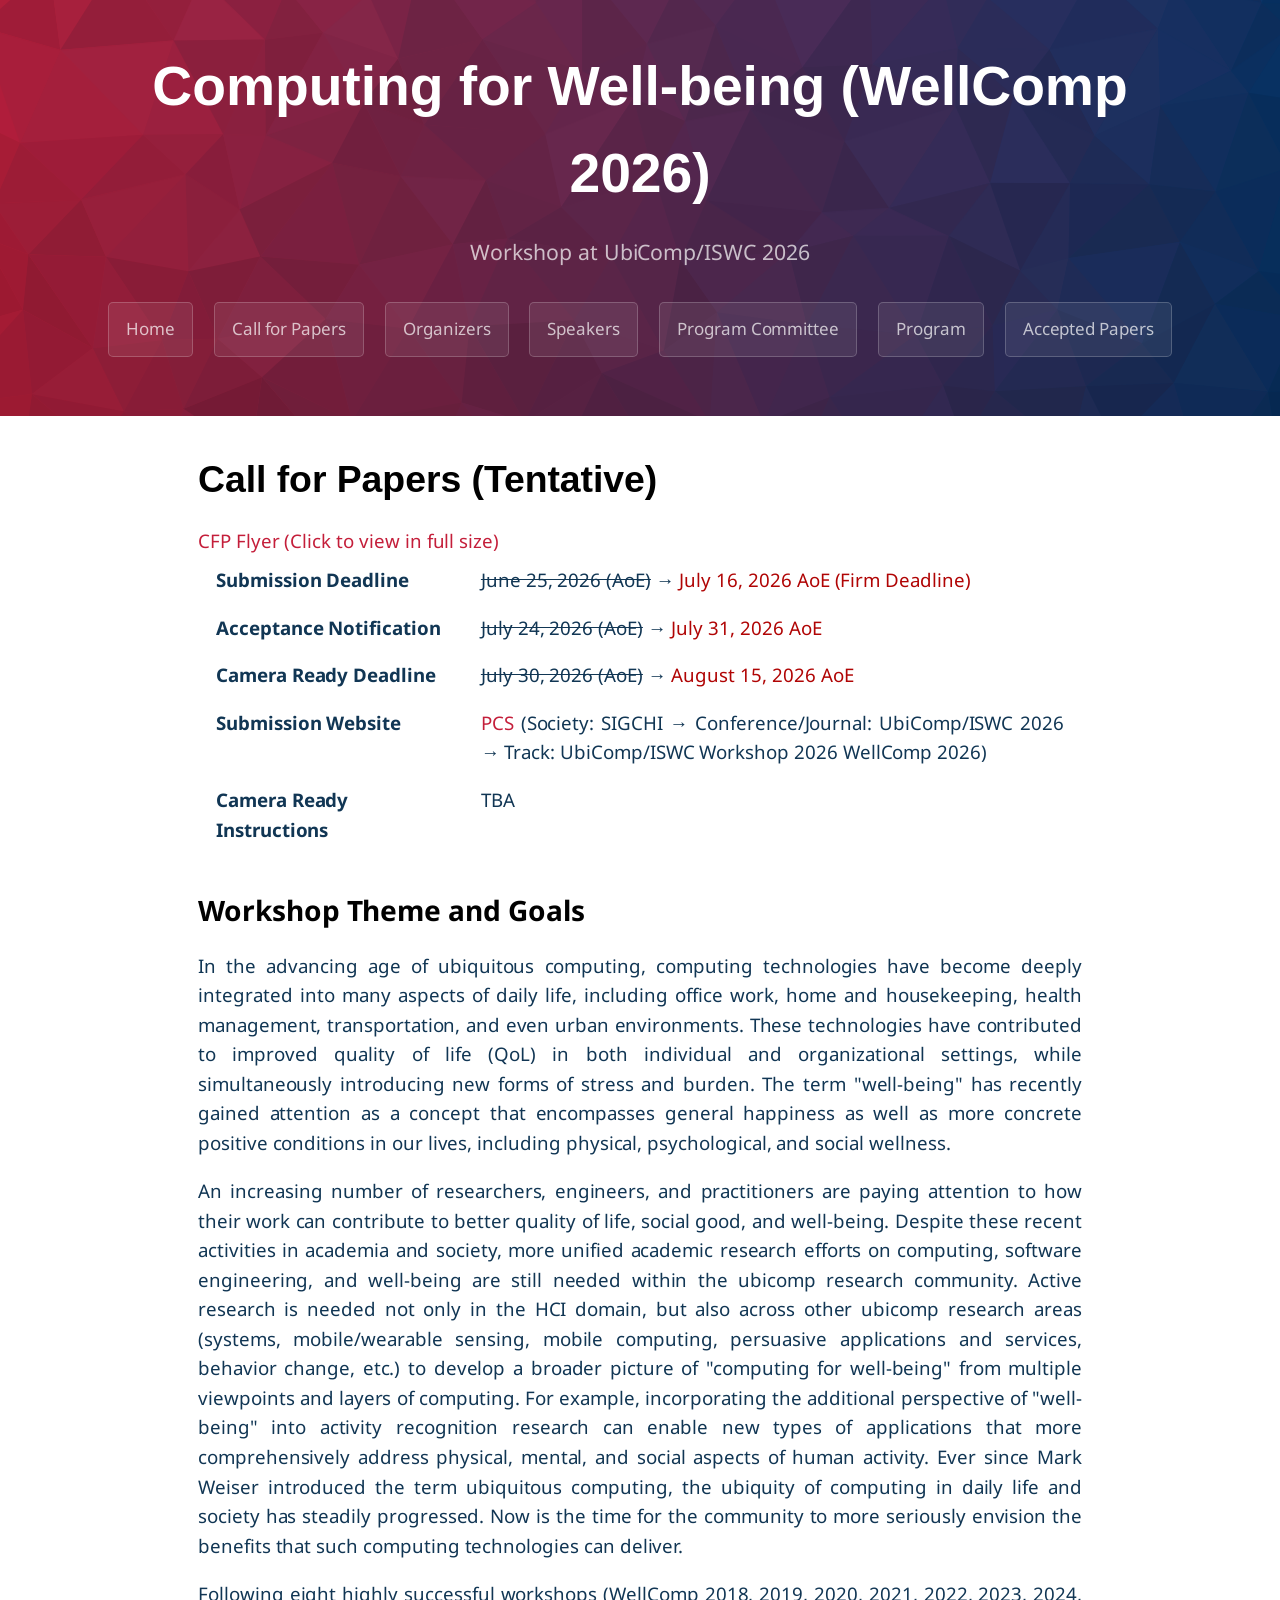
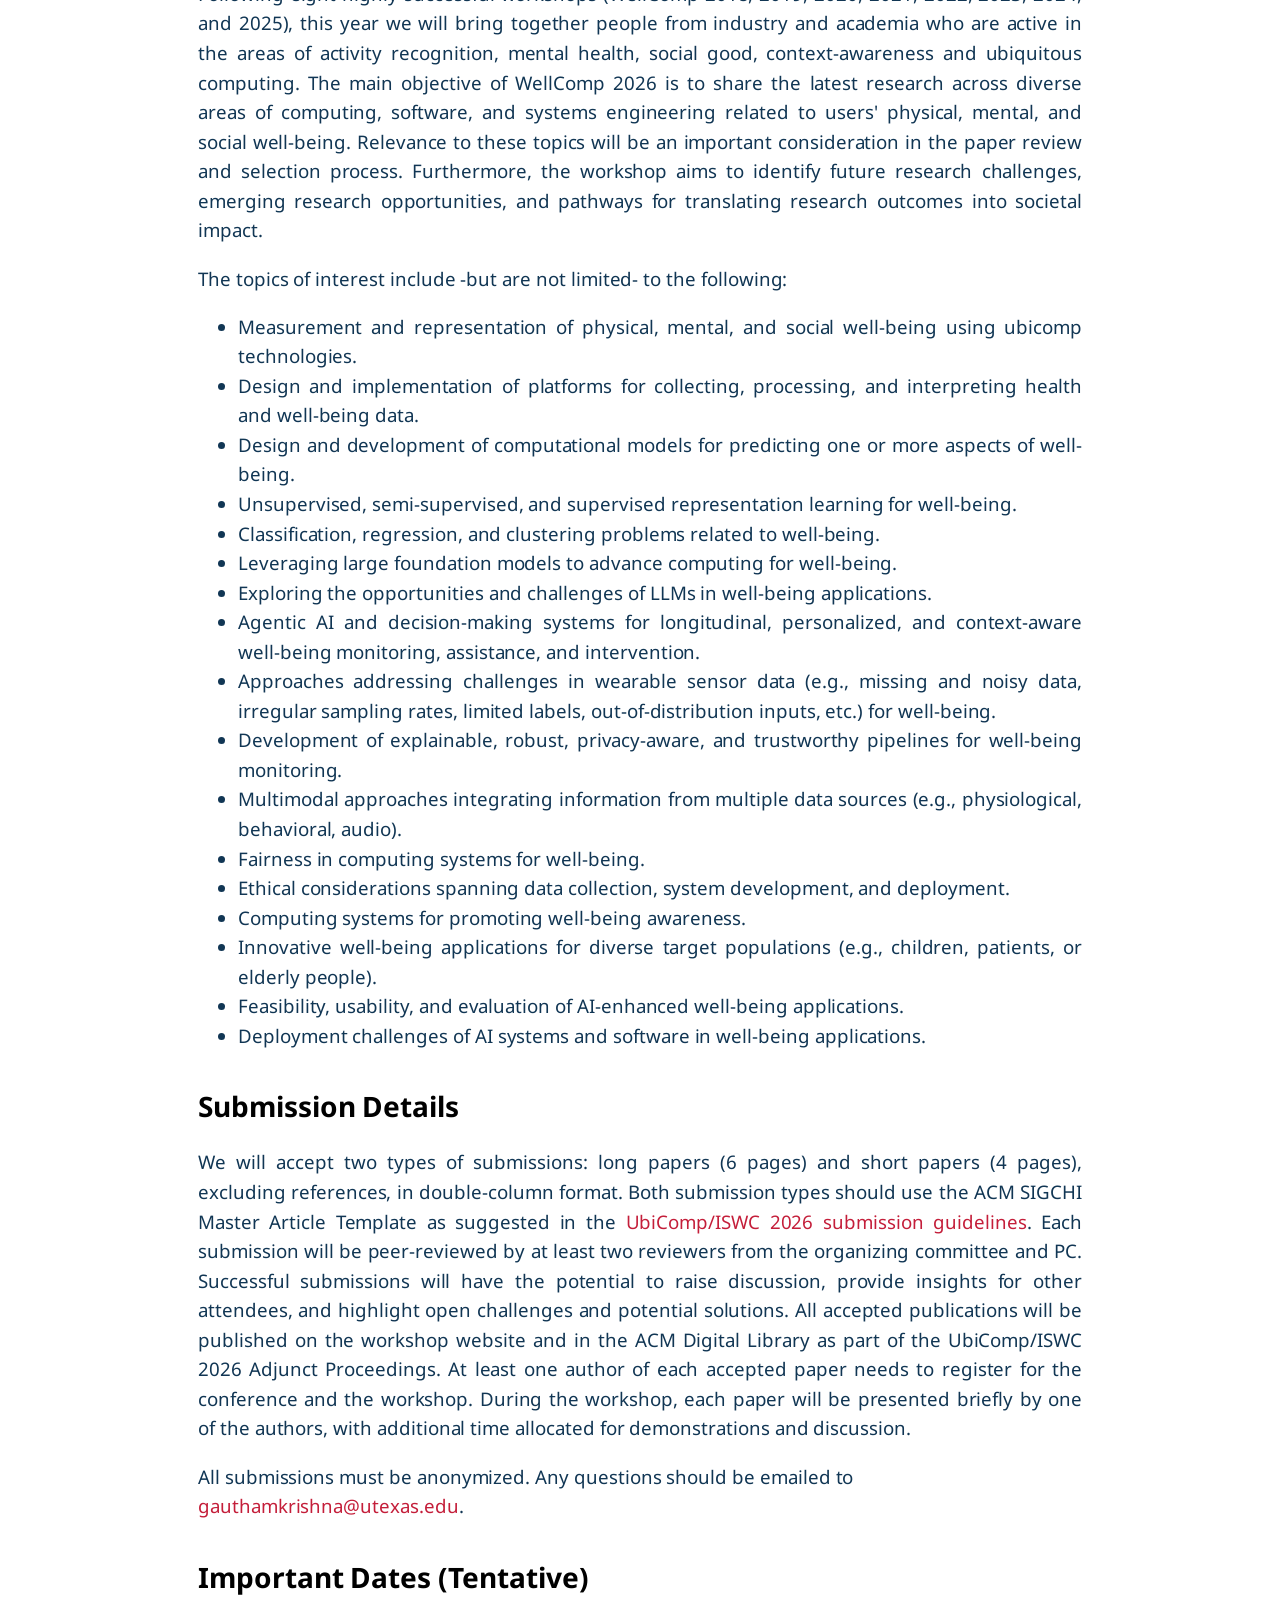
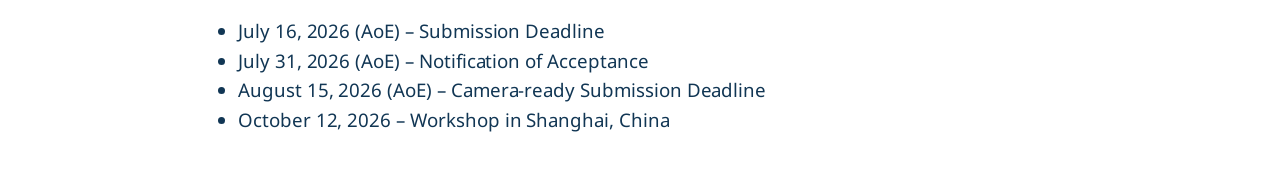
==== commit 3c0b6c22: "WellComp26 website updates" ====
--- a/cfp.html
+++ b/cfp.html
@@ -125,7 +125,7 @@
         <ul>
           <li>July 16, 2026 (AoE) – Submission Deadline </li>
           <li>July 31, 2026 (AoE) – Notification of Acceptance </li>
-          <li>July 30, 2026 (AoE) – Camera-ready Submission Deadline</li>
+          <li>August 15, 2026 (AoE) – Camera-ready Submission Deadline</li>
           <li>October 12, 2026 – Workshop in Shanghai, China</li>
         </ul>
       </p>
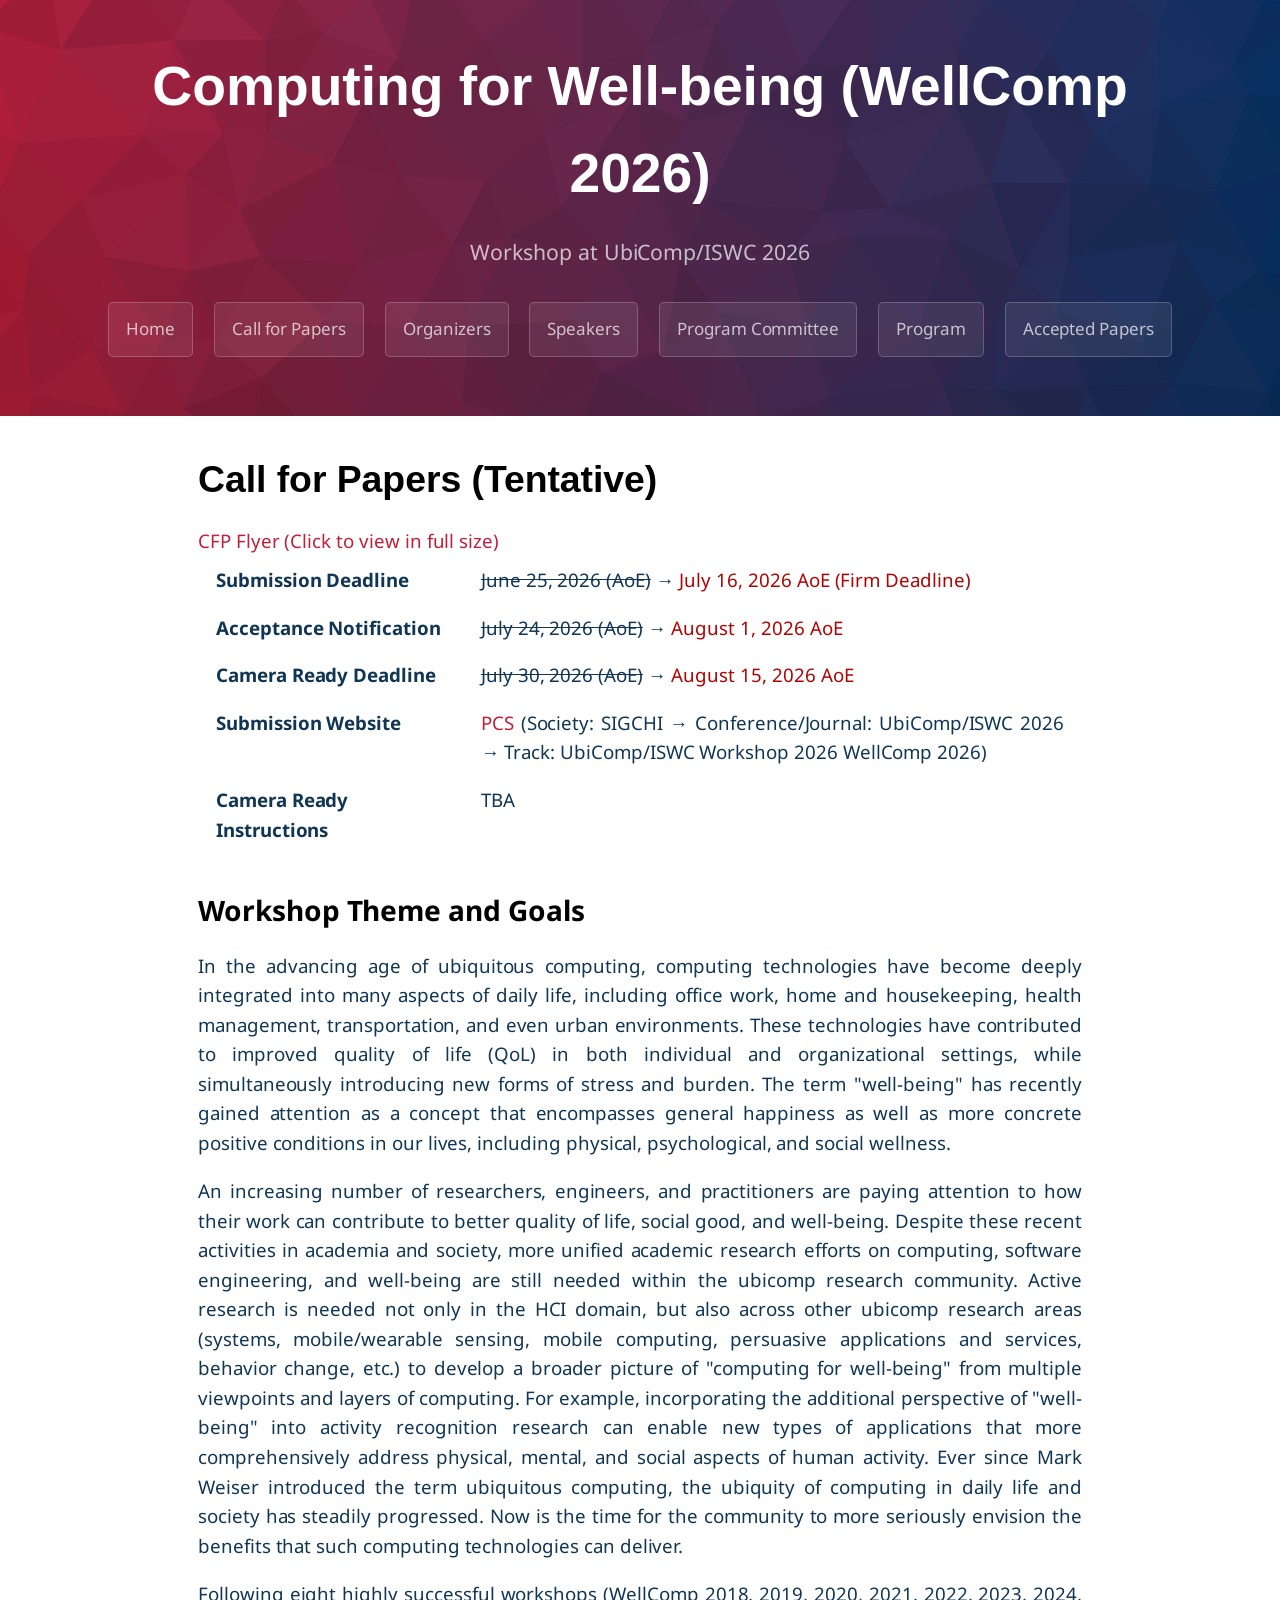
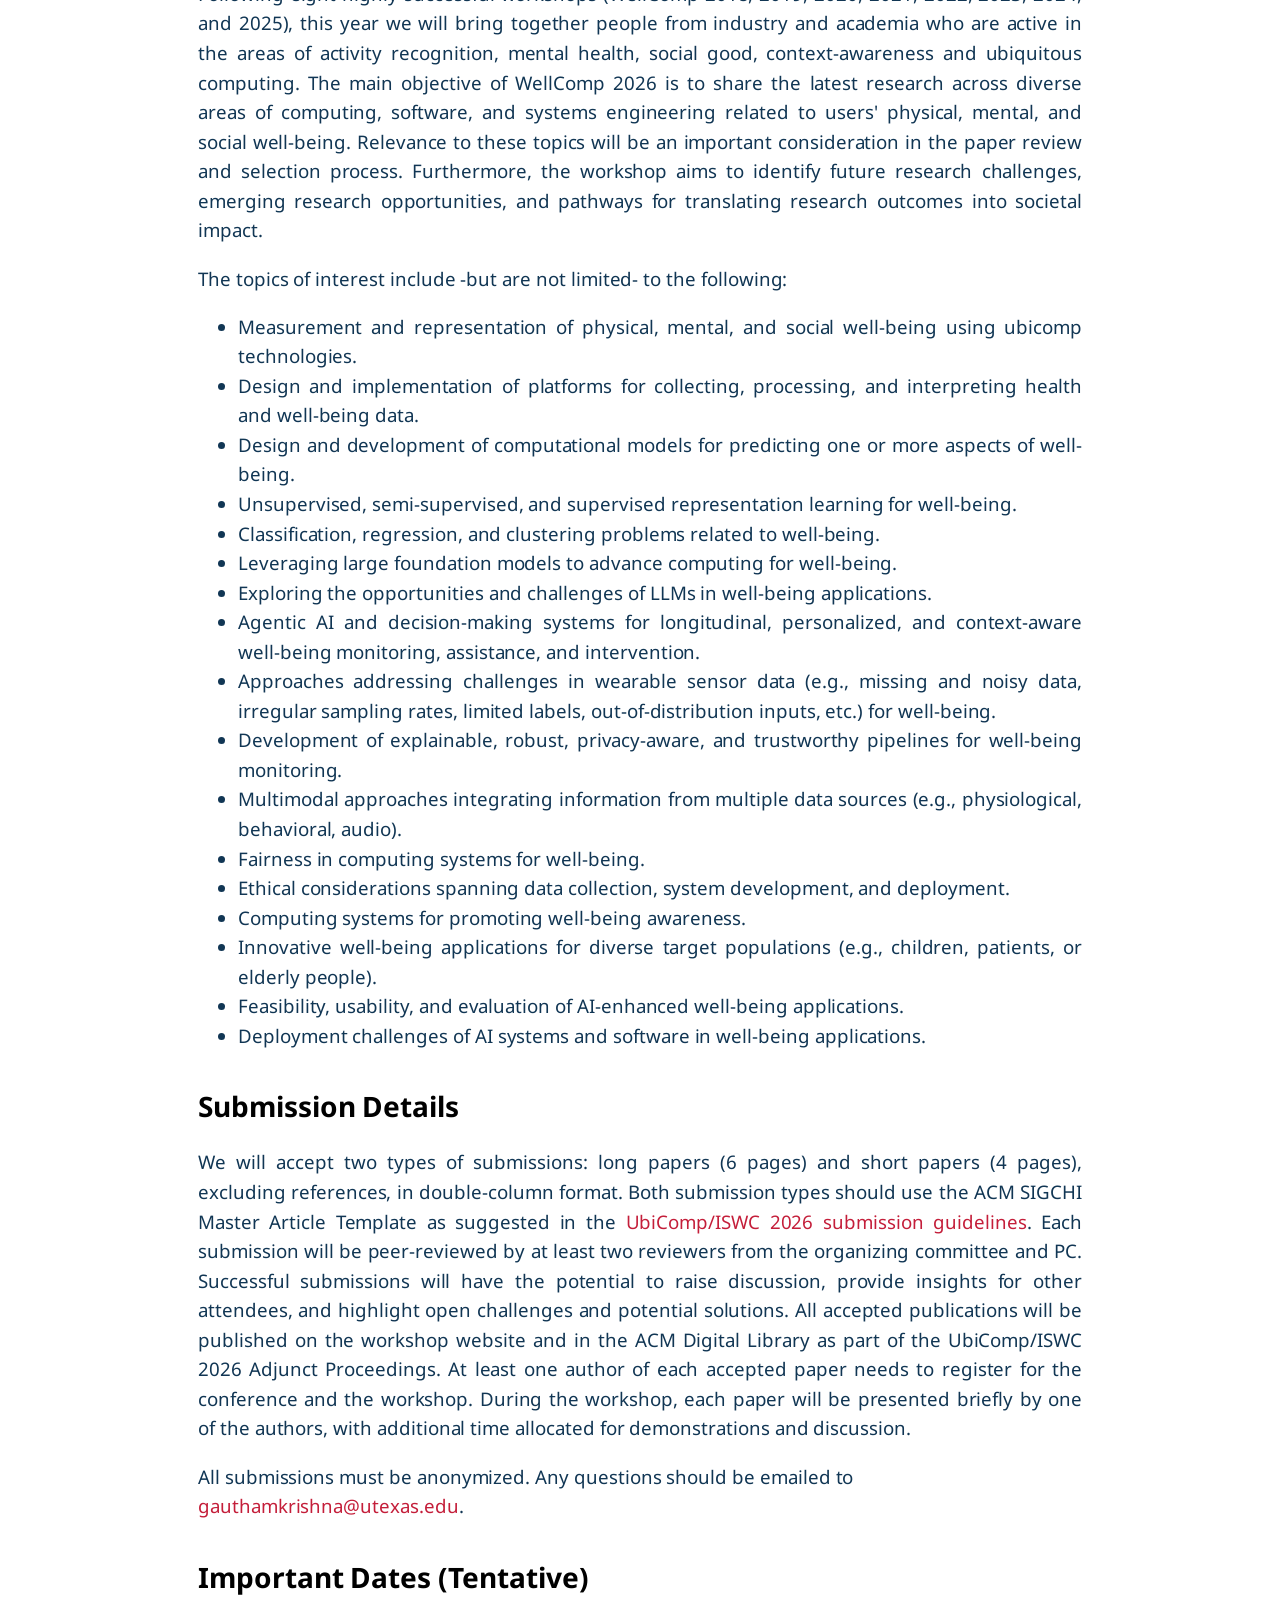
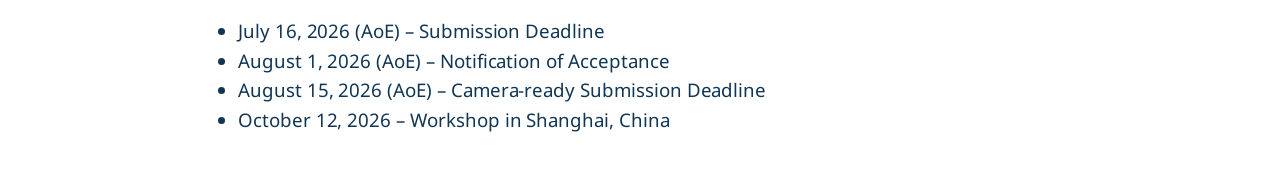
==== commit 40991bd0: "WellComp26 website updates" ====
--- a/cfp.html
+++ b/cfp.html
@@ -54,7 +54,7 @@
         <tr>
           <td><b>Acceptance Notification</b></td>
           <!-- <td> <del>June 15, 2025 AoE</del> → <del>July 15, 2025 AoE</del> → <span style="color: red;">July 18, 2025 AoE</span></td> -->
-          <td> <del>July 24, 2026 (AoE)</del> → <span style="color: rgb(176, 4, 4);">July 31, 2026 AoE</span></td>
+          <td> <del>July 24, 2026 (AoE)</del> → <span style="color: rgb(176, 4, 4);">August 1, 2026 AoE</span></td>
         </tr>
         <tr>
           <td><b>Camera Ready Deadline</b></td>
@@ -124,7 +124,7 @@
 
         <ul>
           <li>July 16, 2026 (AoE) – Submission Deadline </li>
-          <li>July 31, 2026 (AoE) – Notification of Acceptance </li>
+          <li>August 1, 2026 (AoE) – Notification of Acceptance </li>
           <li>August 15, 2026 (AoE) – Camera-ready Submission Deadline</li>
           <li>October 12, 2026 – Workshop in Shanghai, China</li>
         </ul>
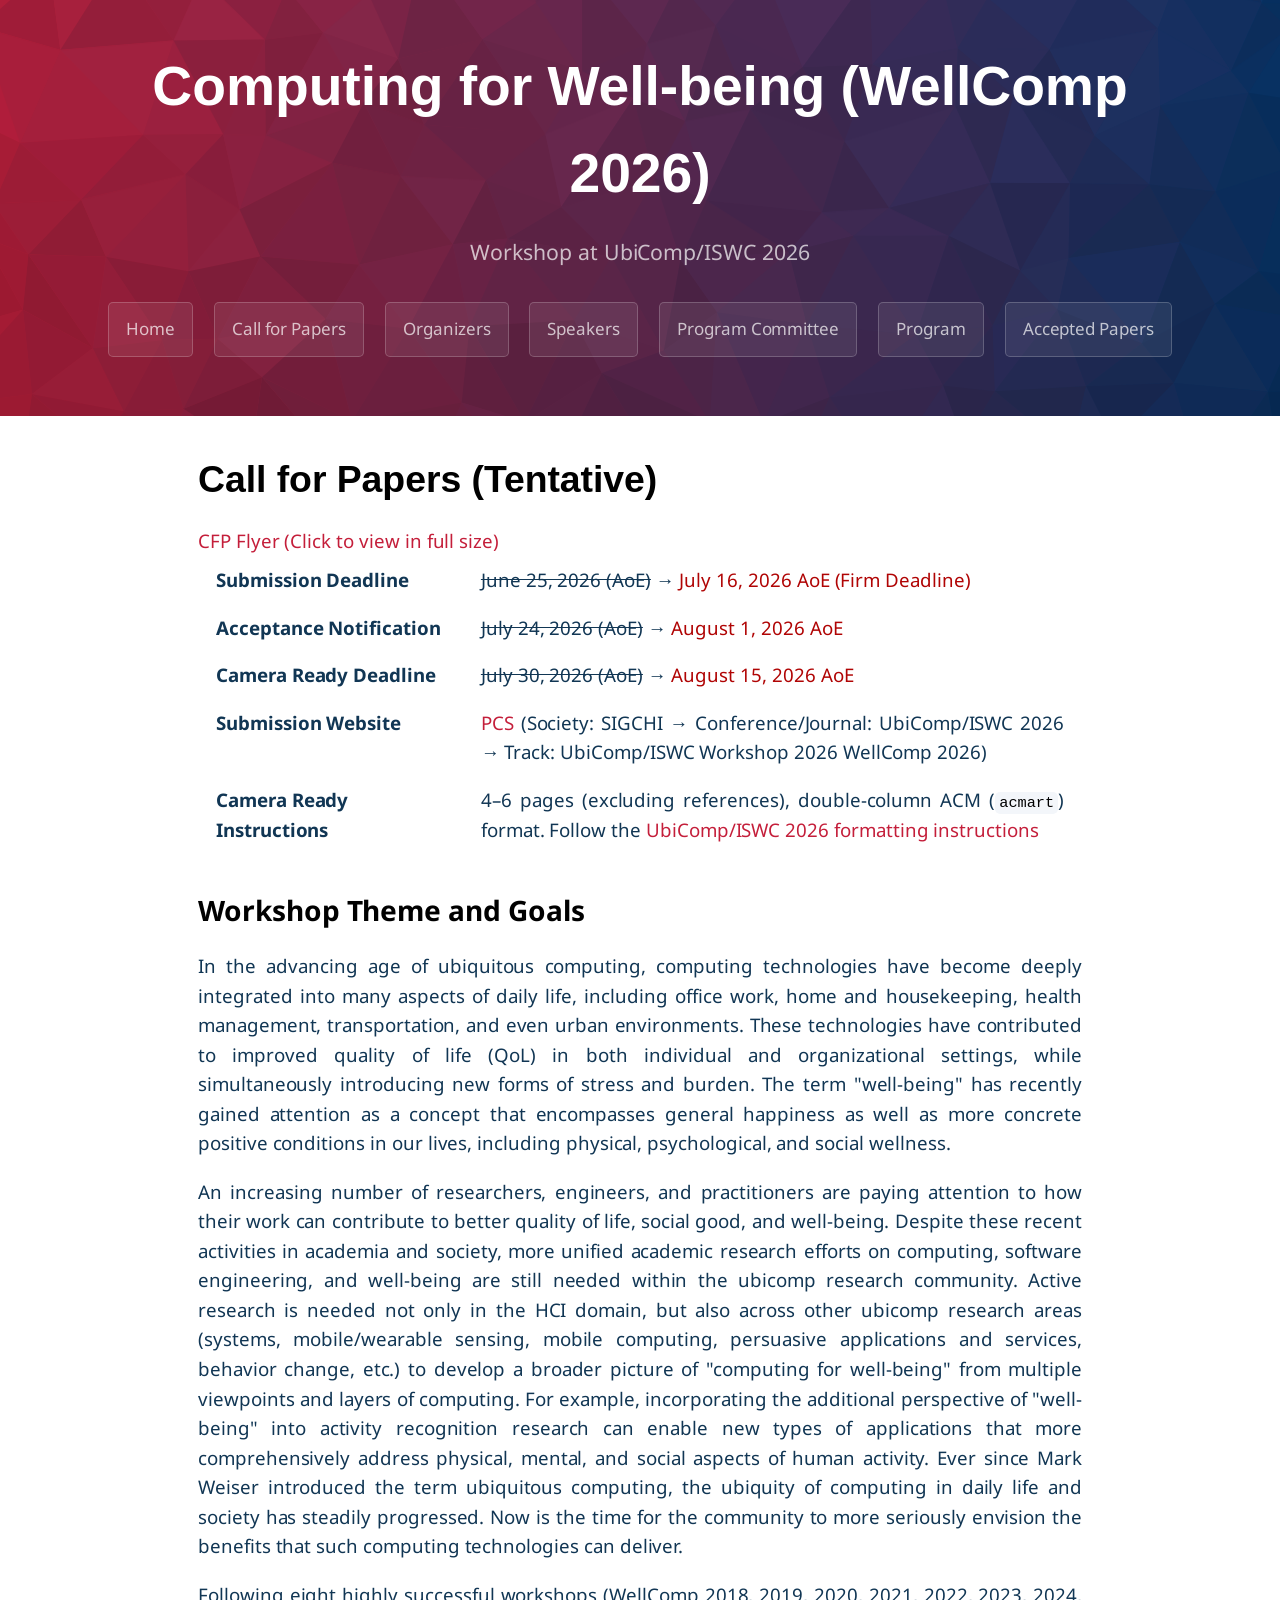
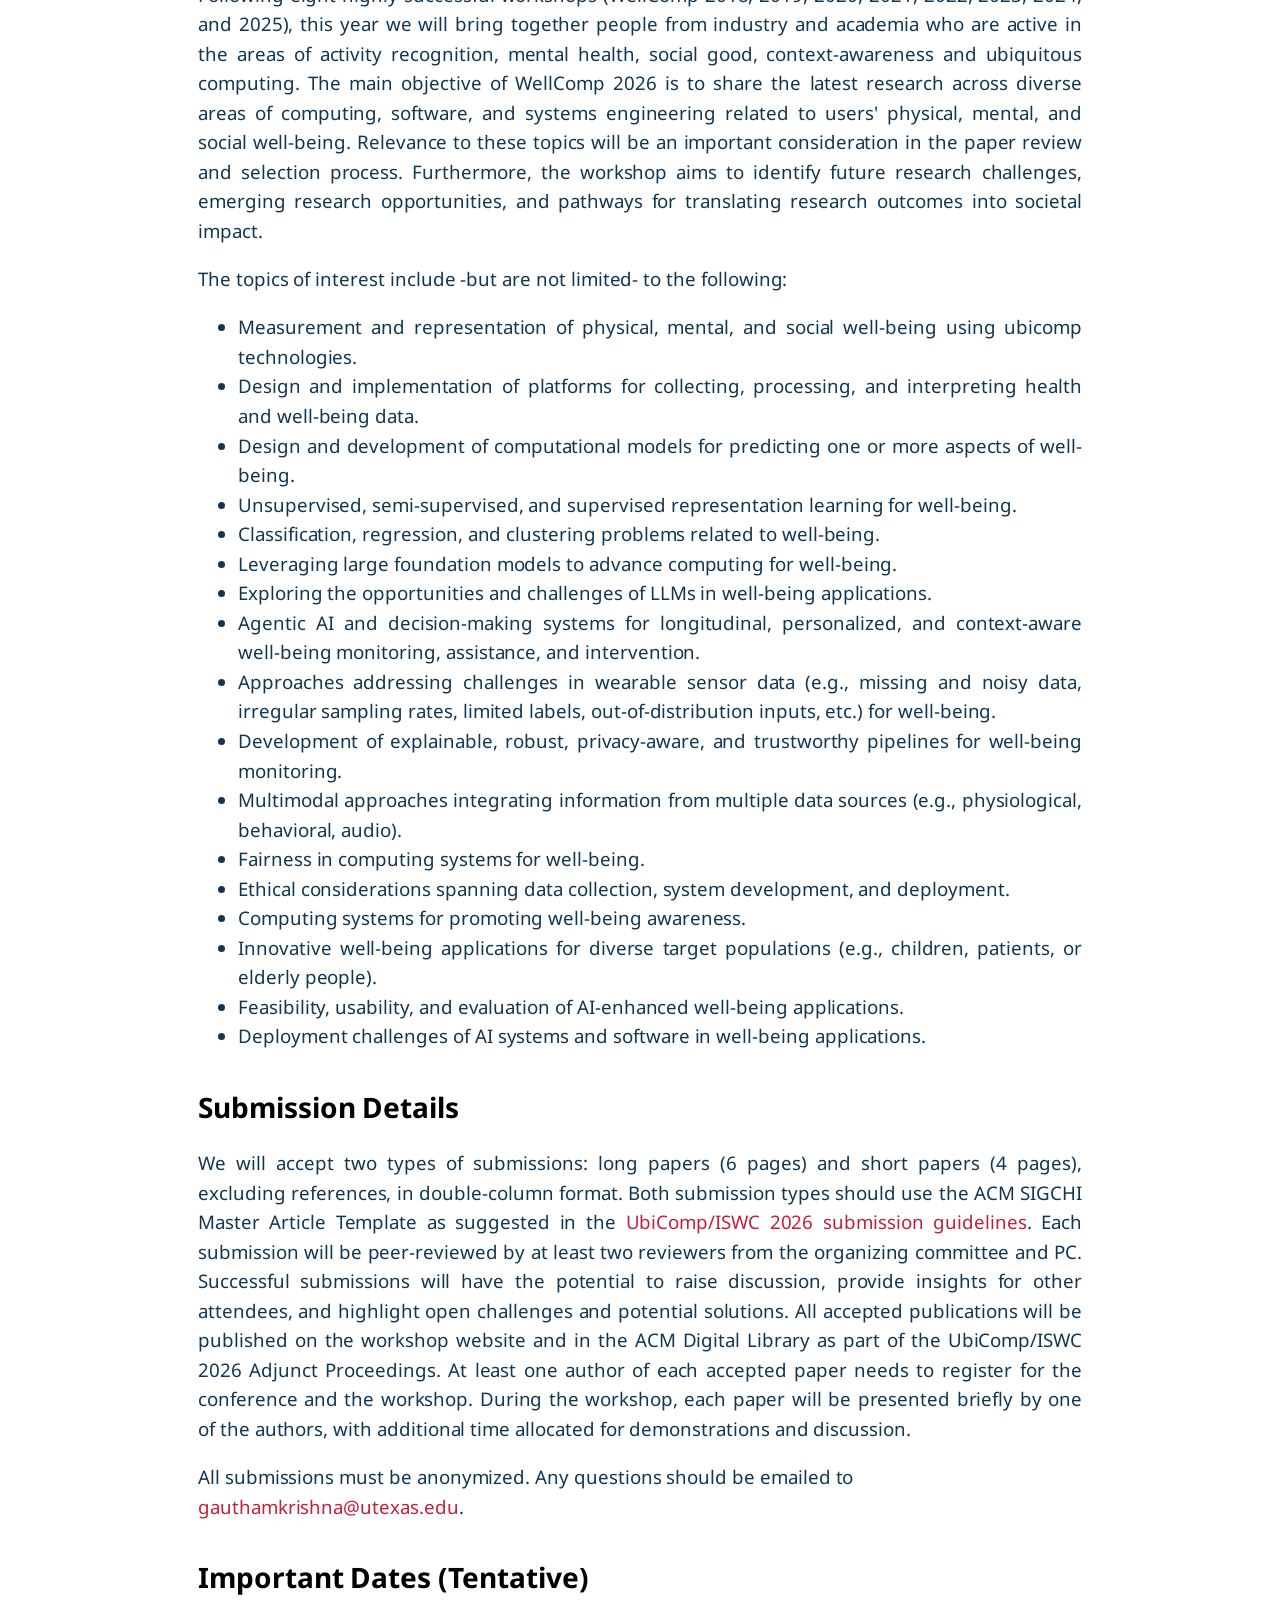
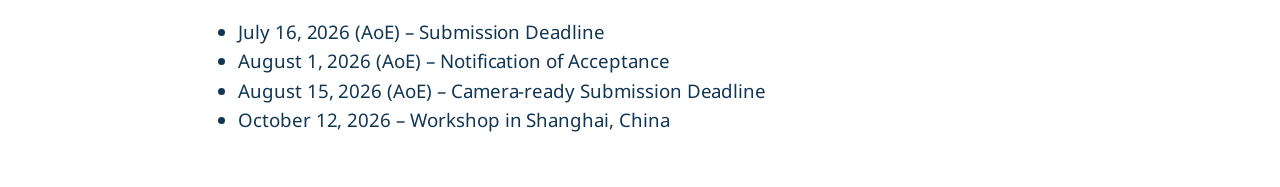
==== commit 67e406fe: "WellComp26 website updates" ====
--- a/cfp.html
+++ b/cfp.html
@@ -70,8 +70,9 @@
         </tr>
         <tr>
           <td><b>Camera Ready Instructions</b></td>
+          <td style="text-align: justify;">4–6 pages (excluding references), double-column ACM (<code>acmart</code>) format. Follow the <a href="https://www.ubicomp.org/ubicomp-iswc-2026/formatting/" target="_blank">UbiComp/ISWC 2026 formatting instructions</a></td>
           <!-- <td style="text-align: justify;"> Papers submitted for review should be 4-6 pages long (excluding references) in the double-column format. Camera-ready papers (i.e., after conditional acceptance) should follow the instructions from publication vendor of UbiComp <a href="https://ubicomp.org/ubicomp-iswc-2026/formatting/" target="_blank">here</a>.</td> -->
-          <td>TBA</td>
+          <!-- <td>TBA</td> -->
         </tr>
       </table>
 
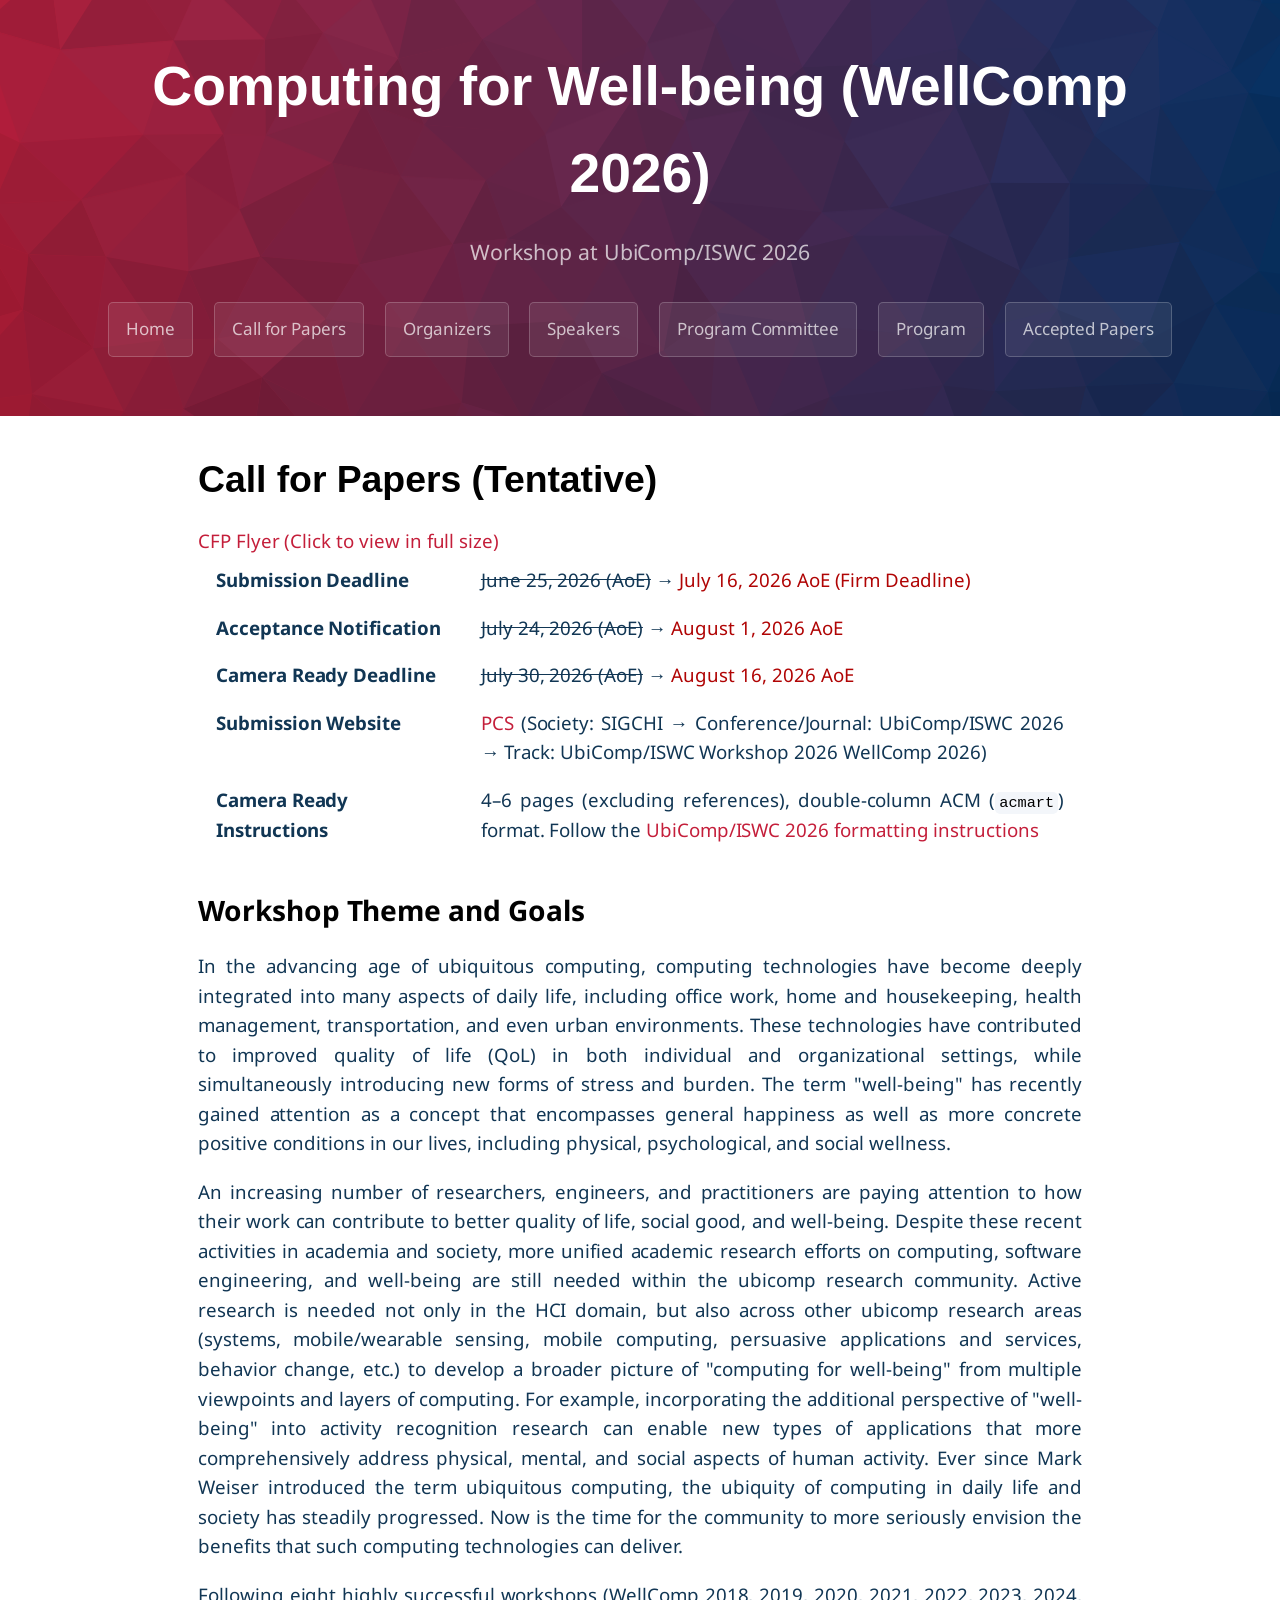
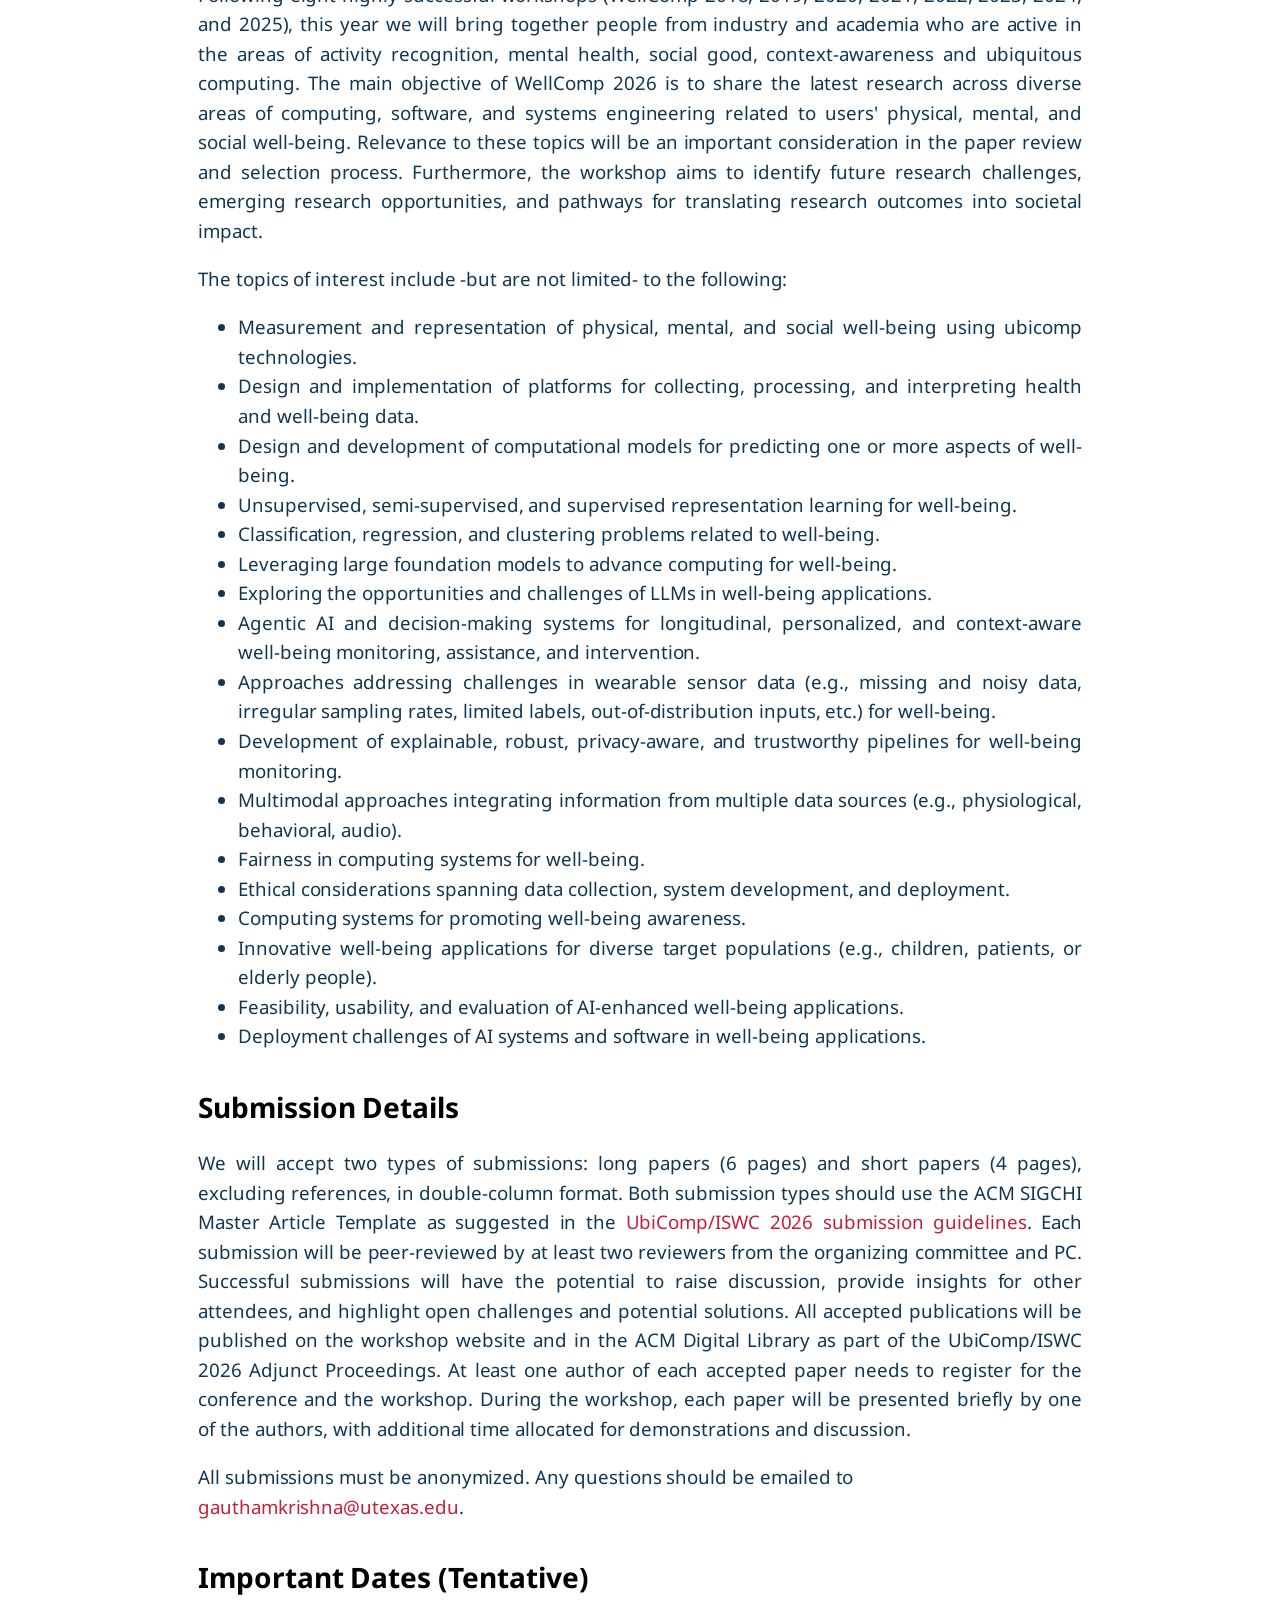
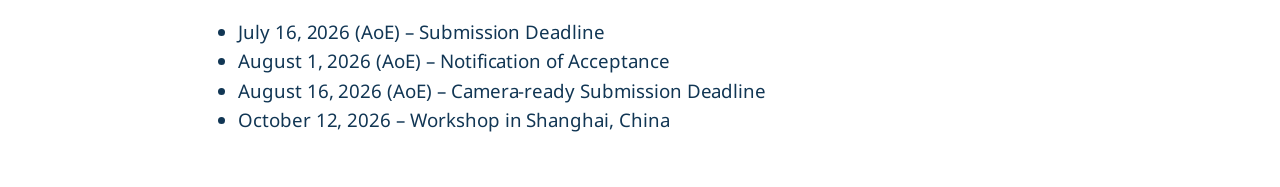
==== commit 692d521b: "WellComp26 website updates" ====
--- a/cfp.html
+++ b/cfp.html
@@ -59,7 +59,7 @@
         <tr>
           <td><b>Camera Ready Deadline</b></td>
           <!-- <td> <del>July 20, 2025 AoE</del> → <span style="color: red;">Aug 4, 2025 AoE</span></td> -->
-          <td> <del>July 30, 2026 (AoE)</del> → <span style="color: rgb(176, 4, 4);">August 15, 2026 AoE</span></td>
+          <td> <del>July 30, 2026 (AoE)</del> → <span style="color: rgb(176, 4, 4);">August 16, 2026 AoE</span></td>
         </tr>
         <tr>
           <td><b>Submission Website</b></td>
@@ -126,7 +126,7 @@
         <ul>
           <li>July 16, 2026 (AoE) – Submission Deadline </li>
           <li>August 1, 2026 (AoE) – Notification of Acceptance </li>
-          <li>August 15, 2026 (AoE) – Camera-ready Submission Deadline</li>
+          <li>August 16, 2026 (AoE) – Camera-ready Submission Deadline</li>
           <li>October 12, 2026 – Workshop in Shanghai, China</li>
         </ul>
       </p>
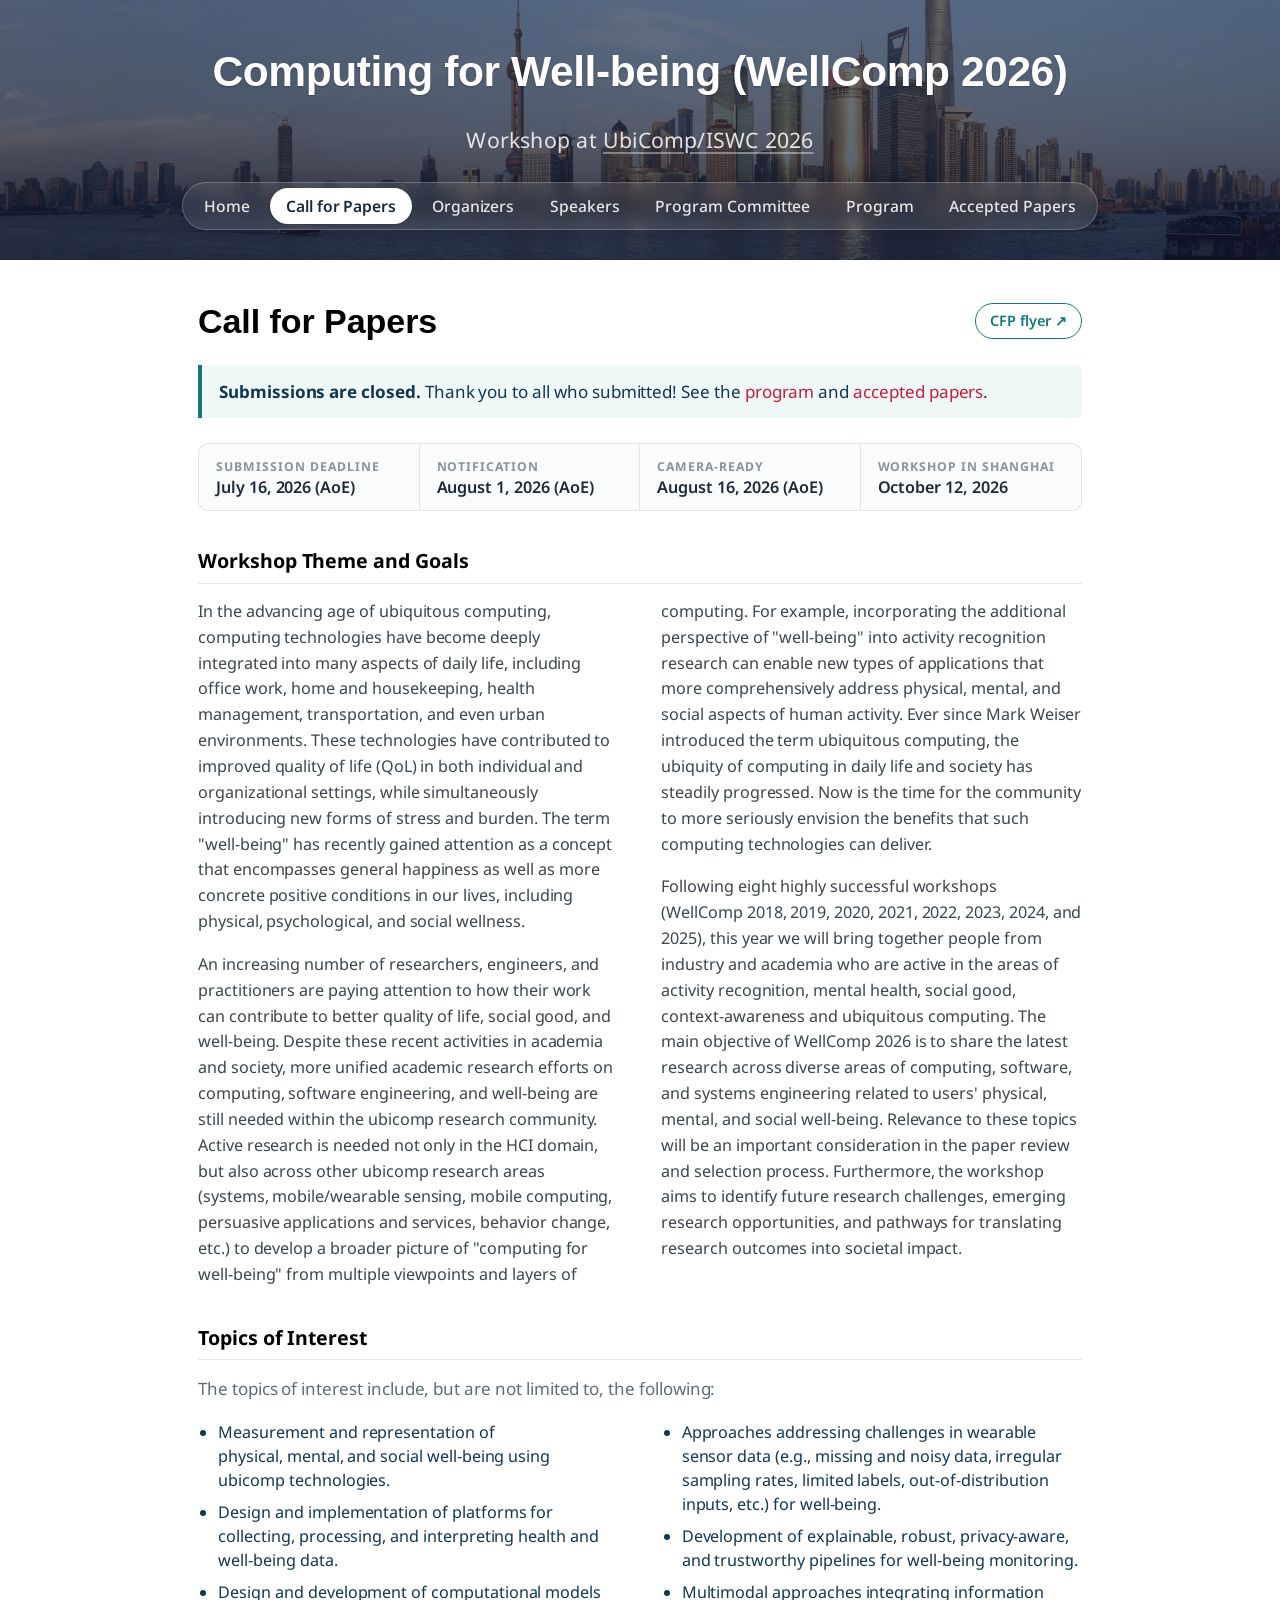
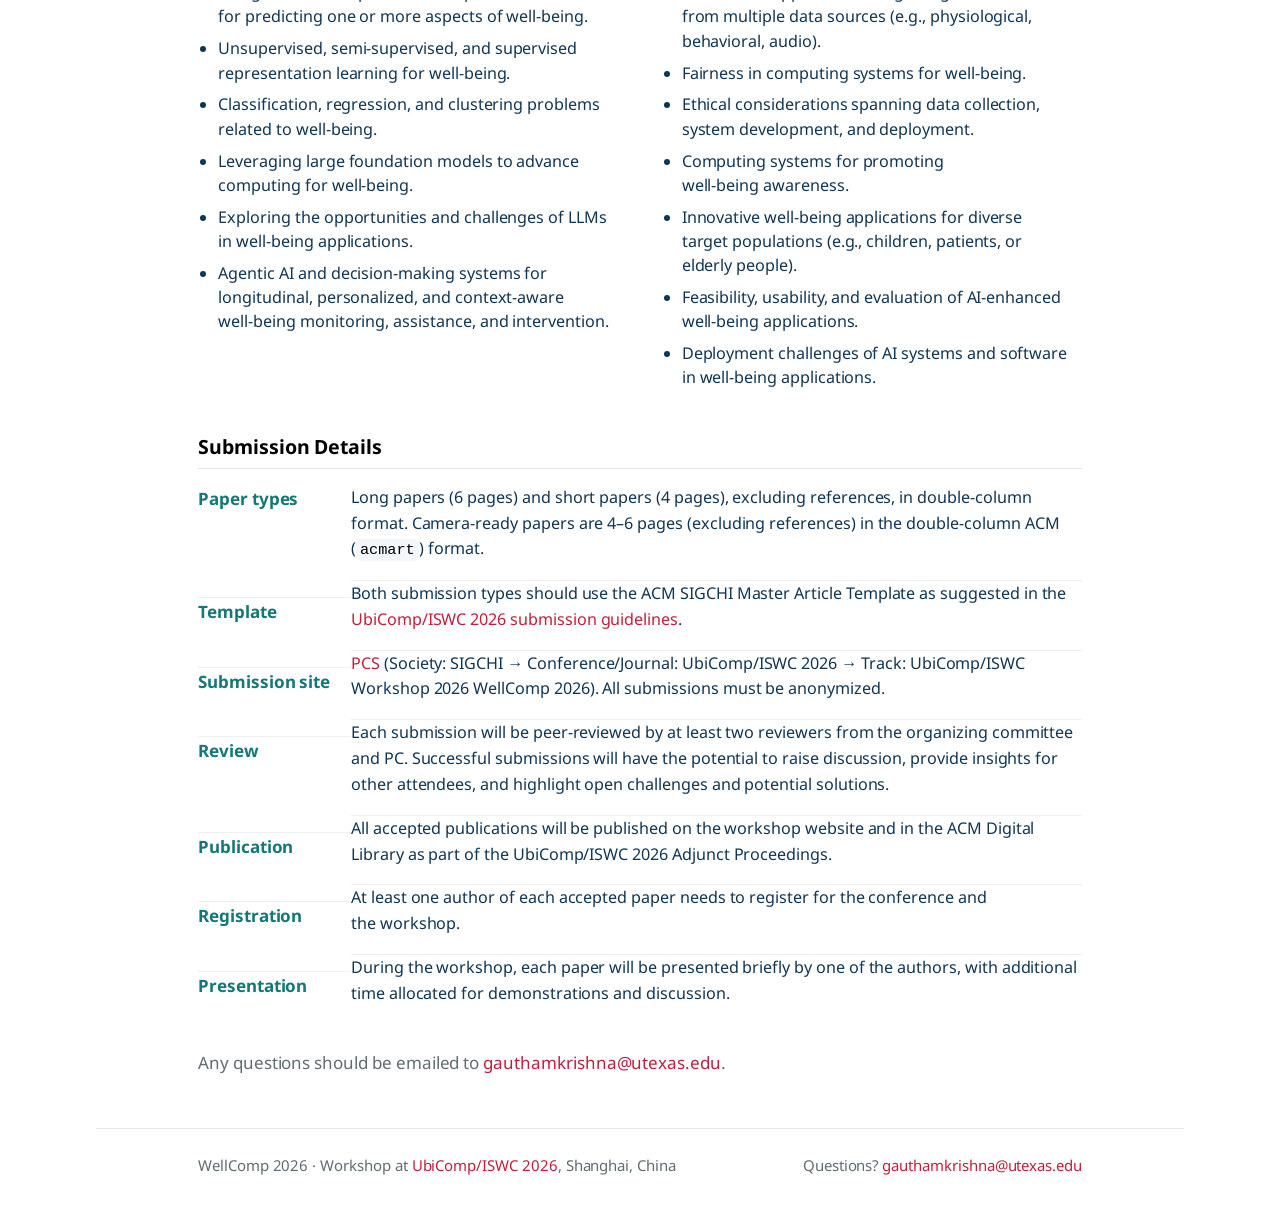
==== commit 87f785d4: "WellComp26 website updates" ====
--- a/cfp.html
+++ b/cfp.html
@@ -9,127 +9,124 @@
       name="apple-mobile-web-app-status-bar-style"
       content="black-translucent"
     />
+    <title>Call for Papers | WellComp 2026</title>
+    <meta name="description" content="Call for papers for WellComp 2026, the Computing for Well-being workshop at UbiComp/ISWC 2026: topics, submission details, and important dates." />
+    <link rel="icon" type="image/svg+xml" href="./assets/images/favicon.svg" />
     <link rel="stylesheet" href="./assets/css/style.css?v=" />
+    <link rel="stylesheet" href="./assets/css/site.css?v=2026-10" />
   </head>
   <body>
     <a id="skip-to-content" href="#content">Skip to the content.</a>
 
     <header class="page-header" role="banner">
       <h1 class="project-name">Computing for Well-being (WellComp 2026)</h1>
-      <h2 class="project-tagline">Workshop at UbiComp/ISWC 2026</h2>
+      <h2 class="project-tagline">Workshop at <a href="https://ubicomp.org/ubicomp-iswc-2026/" target="_blank" rel="noopener">UbiComp/ISWC 2026</a></h2>
 
-      <a href="./index.html" class="btn">Home</a>
-
-      <a href="./cfp.html" class="btn">Call for Papers</a>
-
-      <a href="./organizers.html" class="btn">Organizers</a>
-
-      <a href="./speakers.html" class="btn">Speakers</a>
-
-      <a href="./committee.html" class="btn">Program Committee</a>
-
-      <a href="./schedule.html" class="btn">Program</a>
-
-      <a href="./papers.html" class="btn">Accepted Papers</a>
+      <nav class="site-nav" aria-label="Site">
+        <a href="./index.html" class="btn">Home</a>
+        <a href="./cfp.html" class="btn" aria-current="page">Call for Papers</a>
+        <a href="./organizers.html" class="btn">Organizers</a>
+        <a href="./speakers.html" class="btn">Speakers</a>
+        <a href="./committee.html" class="btn">Program Committee</a>
+        <a href="./schedule.html" class="btn">Program</a>
+        <a href="./papers.html" class="btn">Accepted Papers</a>
+      </nav>
     </header>
 
-    <main id="content" class="main-content" role="main">
-      <h1 id="call-for-papers">Call for Papers (Tentative)</h1>
+    <main id="content" class="main-content cfp" role="main">
+      <div class="page-title">
+        <h1 id="call-for-papers">Call for Papers</h1>
+        <a class="pill-link" href="wellcomp2026_poster.png" target="_blank" rel="noopener">CFP flyer ↗</a>
+      </div>
 
-      <style>
-        .foo {
-          table-layout: fixed;
-          width: 100%;
-        }
-      </style>
+      <div class="notice">
+        <p><strong>Submissions are closed.</strong> Thank you to all who submitted! See the <a href="./schedule.html">program</a> and <a href="./papers.html">accepted papers</a>.</p>
+      </div>
 
-      <a href="wellcomp2026_poster.png" target="_blank">CFP Flyer (Click to view in full size)</a>
+      <div class="facts dates">
+        <div class="fact">
+          <div><span class="fact-label">Submission Deadline</span><span class="fact-value">July 16, 2026 (AoE)</span></div>
+        </div>
+        <div class="fact">
+          <div><span class="fact-label">Notification</span><span class="fact-value">August 1, 2026 (AoE)</span></div>
+        </div>
+        <div class="fact">
+          <div><span class="fact-label">Camera-ready</span><span class="fact-value">August 16, 2026 (AoE)</span></div>
+        </div>
+        <div class="fact">
+          <div><span class="fact-label">Workshop in Shanghai</span><span class="fact-value">October 12, 2026</span></div>
+        </div>
+      </div>
 
-      <table class="foo">
-        <tr>
-          <td width="30%"><b>Submission Deadline</b></td>
-          <!-- <td width="70%"> <del>June 15, 2025 AoE</del> → <span style="color: red;">June 29, 2025 AoE</span></td>  -->
-          <td> <del>June 25, 2026 (AoE)</del> → <span style="color: rgb(176, 4, 4);">July 16, 2026 AoE (Firm Deadline)</span></td>
-        </tr>
-        <tr>
-          <td><b>Acceptance Notification</b></td>
-          <!-- <td> <del>June 15, 2025 AoE</del> → <del>July 15, 2025 AoE</del> → <span style="color: red;">July 18, 2025 AoE</span></td> -->
-          <td> <del>July 24, 2026 (AoE)</del> → <span style="color: rgb(176, 4, 4);">August 1, 2026 AoE</span></td>
-        </tr>
-        <tr>
-          <td><b>Camera Ready Deadline</b></td>
-          <!-- <td> <del>July 20, 2025 AoE</del> → <span style="color: red;">Aug 4, 2025 AoE</span></td> -->
-          <td> <del>July 30, 2026 (AoE)</del> → <span style="color: rgb(176, 4, 4);">August 16, 2026 AoE</span></td>
-        </tr>
-        <tr>
-          <td><b>Submission Website</b></td>
-          <td style="text-align: justify;">
-            <a href="https://new.precisionconference.com/submissions">PCS</a>
-            (Society: SIGCHI → Conference/Journal: UbiComp/ISWC 2026 → Track: UbiComp/ISWC Workshop 2026 WellComp 2026)
-          </td>
-        </tr>
-        <tr>
-          <td><b>Camera Ready Instructions</b></td>
-          <td style="text-align: justify;">4–6 pages (excluding references), double-column ACM (<code>acmart</code>) format. Follow the <a href="https://www.ubicomp.org/ubicomp-iswc-2026/formatting/" target="_blank">UbiComp/ISWC 2026 formatting instructions</a></td>
-          <!-- <td style="text-align: justify;"> Papers submitted for review should be 4-6 pages long (excluding references) in the double-column format. Camera-ready papers (i.e., after conditional acceptance) should follow the instructions from publication vendor of UbiComp <a href="https://ubicomp.org/ubicomp-iswc-2026/formatting/" target="_blank">here</a>.</td> -->
-          <!-- <td>TBA</td> -->
-        </tr>
-      </table>
-
-
-      <h2>Workshop Theme and Goals</h2>
-      <p style="text-align: justify;">
+      <h2 id="theme">Workshop Theme and Goals</h2>
+      <div class="theme">
+      <p>
         In the advancing age of ubiquitous computing, computing technologies have become deeply integrated into many aspects of daily life, including office work, home and housekeeping, health management, transportation, and even urban environments. These technologies have contributed to improved quality of life (QoL) in both individual and organizational settings, while simultaneously introducing new forms of stress and burden. The term "well-being" has recently gained attention as a concept that encompasses general happiness as well as more concrete positive conditions in our lives, including physical, psychological, and social wellness.
       </p>
-
-      <p style="text-align: justify;">
+      <p>
         An increasing number of researchers, engineers, and practitioners are paying attention to how their work can contribute to better quality of life, social good, and well-being. Despite these recent activities in academia and society, more unified academic research efforts on computing, software engineering, and well-being are still needed within the ubicomp research community. Active research is needed not only in the HCI domain, but also across other ubicomp research areas (systems, mobile/wearable sensing, mobile computing, persuasive applications and services, behavior change, etc.) to develop a broader picture of "computing for well-being" from multiple viewpoints and layers of computing. For example, incorporating the additional perspective of "well-being" into activity recognition research can enable new types of applications that more comprehensively address physical, mental, and social aspects of human activity. Ever since Mark Weiser introduced the term ubiquitous computing, the ubiquity of computing in daily life and society has steadily progressed. Now is the time for the community to more seriously envision the benefits that such computing technologies can deliver.
       </p>
-
-      <p style="text-align: justify;">
+      <p>
         Following eight highly successful workshops (WellComp 2018, 2019, 2020, 2021, 2022, 2023, 2024, and 2025), this year we will bring together people from industry and academia who are active in the areas of activity recognition, mental health, social good, context-awareness and ubiquitous computing. The main objective of WellComp 2026 is to share the latest research across diverse areas of computing, software, and systems engineering related to users' physical, mental, and social well-being. Relevance to these topics will be an important consideration in the paper review and selection process. Furthermore, the workshop aims to identify future research challenges, emerging research opportunities, and pathways for translating research outcomes into societal impact.
       </p>
+      </div>
 
-      <p>The topics of interest include -but are not limited- to the following:
-        <ul style="text-align: justify;">
-          <li>Measurement and representation of physical, mental, and social well-being using ubicomp technologies.</li>
-          <li>Design and implementation of platforms for collecting, processing, and interpreting health and well-being data.</li>
-          <li>Design and development of computational models for predicting one or more aspects of well-being.</li>
-          <li>Unsupervised, semi-supervised, and supervised representation learning for well-being.</li>
-          <li>Classification, regression, and clustering problems related to well-being.</li>
-          <li>Leveraging large foundation models to advance computing for well-being.</li>
-          <li>Exploring the opportunities and challenges of LLMs in well-being applications.</li>
-          <li>Agentic AI and decision-making systems for longitudinal, personalized, and context-aware well-being monitoring, assistance, and intervention.</li>
-          <li>Approaches addressing challenges in wearable sensor data (e.g., missing and noisy data, irregular sampling rates, limited labels, out-of-distribution inputs, etc.) for well-being.</li>
-          <li>Development of explainable, robust, privacy-aware, and trustworthy pipelines for well-being monitoring.</li>
+      <h2 id="topics">Topics of Interest</h2>
+      <p class="section-intro">The topics of interest include, but are not limited to, the following:</p>
+      <div class="topics">
+        <ul>
+          <li>Measurement and representation of physical, mental, and social <span class="nowrap">well-being</span> using ubicomp technologies.</li>
+          <li>Design and implementation of platforms for collecting, processing, and interpreting health and <span class="nowrap">well-being</span> data.</li>
+          <li>Design and development of computational models for predicting one or more aspects of <span class="nowrap">well-being</span>.</li>
+          <li>Unsupervised, semi-supervised, and supervised representation learning for <span class="nowrap">well-being</span>.</li>
+          <li>Classification, regression, and clustering problems related to <span class="nowrap">well-being</span>.</li>
+          <li>Leveraging large foundation models to advance computing for <span class="nowrap">well-being</span>.</li>
+          <li>Exploring the opportunities and challenges of LLMs in <span class="nowrap">well-being</span> applications.</li>
+          <li>Agentic AI and decision-making systems for longitudinal, personalized, and <span class="nowrap">context-aware</span> <span class="nowrap">well-being</span> monitoring, assistance, and intervention.</li>
+        </ul>
+        <ul>
+          <li>Approaches addressing challenges in wearable sensor data (e.g., missing and noisy data, irregular sampling rates, limited labels, <span class="nowrap">out-of-distribution</span> inputs, etc.) for <span class="nowrap">well-being</span>.</li>
+          <li>Development of explainable, robust, <span class="nowrap">privacy-aware</span>, and trustworthy pipelines for <span class="nowrap">well-being</span> monitoring.</li>
           <li>Multimodal approaches integrating information from multiple data sources (e.g., physiological, behavioral, audio).</li>
-          <li>Fairness in computing systems for well-being.</li>
+          <li>Fairness in computing systems for <span class="nowrap">well-being</span>.</li>
           <li>Ethical considerations spanning data collection, system development, and deployment.</li>
-          <li>Computing systems for promoting well-being awareness.</li>
-          <li>Innovative well-being applications for diverse target populations (e.g., children, patients, or elderly people).</li>
-          <li>Feasibility, usability, and evaluation of AI-enhanced well-being applications.</li>
-          <li>Deployment challenges of AI systems and software in well-being applications.</li>
+          <li>Computing systems for promoting <span class="nowrap">well-being</span> awareness.</li>
+          <li>Innovative <span class="nowrap">well-being</span> applications for diverse target populations (e.g., children, patients, or elderly people).</li>
+          <li>Feasibility, usability, and evaluation of <span class="nowrap">AI-enhanced</span> <span class="nowrap">well-being</span> applications.</li>
+          <li>Deployment challenges of AI systems and software in <span class="nowrap">well-being</span> applications.</li>
         </ul>
-      </p>
+      </div>
 
+      <h2 id="submission">Submission Details</h2>
+      <dl class="details">
+        <dt>Paper types</dt>
+        <dd>Long papers (6 pages) and short papers (4 pages), excluding references, in double-column format. Camera-ready papers are 4–6 pages (excluding references) in the double-column ACM (<code>acmart</code>) format.</dd>
 
-      <h2>Submission Details</h2>
-        <p style="text-align: justify;">
-          We will accept two types of submissions: long papers (6 pages) and short papers (4 pages), excluding references, in double-column format. Both submission types should use the ACM SIGCHI Master Article Template as suggested in the <a href="https://ubicomp.org/ubicomp-iswc-2026/formatting/" target="_blank">UbiComp/ISWC 2026 submission guidelines</a>.  Each submission will be peer-reviewed by at least two reviewers from the organizing committee and PC. Successful submissions will have the potential to raise discussion, provide insights for other attendees, and highlight open challenges and potential solutions. All accepted publications will be published on the workshop website and in the ACM Digital Library as part of the UbiComp/ISWC 2026 Adjunct Proceedings. At least one author of each accepted paper needs to register for the conference and the workshop. During the workshop, each paper will be presented briefly by one of the authors, with additional time allocated for demonstrations and discussion.<br>
-        </p>
+        <dt>Template</dt>
+        <dd>Both submission types should use the ACM SIGCHI Master Article Template as suggested in the <a href="https://ubicomp.org/ubicomp-iswc-2026/formatting/" target="_blank" rel="noopener">UbiComp/ISWC 2026 submission guidelines</a>.</dd>
 
-        <!-- <p>All submissions must be anonymized. Any questions should be mailed to <a href="mailto:wellcomp2026@ubicomp.org">wellcomp2026@ubicomp.org</a>.</p> -->
-        <p>All submissions must be anonymized. Any questions should be emailed to <a href="mailto:gauthamkrishna@utexas.edu">gauthamkrishna@utexas.edu</a>.</p>
+        <dt>Submission site</dt>
+        <dd><a href="https://new.precisionconference.com/submissions" target="_blank" rel="noopener">PCS</a> (Society: SIGCHI → Conference/Journal: UbiComp/ISWC 2026 → Track: UbiComp/ISWC Workshop 2026 WellComp 2026). All submissions must be anonymized.</dd>
 
-      <h2>Important Dates (Tentative)</h2>
+        <dt>Review</dt>
+        <dd>Each submission will be peer-reviewed by at least two reviewers from the organizing committee and PC. Successful submissions will have the potential to raise discussion, provide insights for other attendees, and highlight open challenges and potential solutions.</dd>
 
-        <ul>
-          <li>July 16, 2026 (AoE) – Submission Deadline </li>
-          <li>August 1, 2026 (AoE) – Notification of Acceptance </li>
-          <li>August 16, 2026 (AoE) – Camera-ready Submission Deadline</li>
-          <li>October 12, 2026 – Workshop in Shanghai, China</li>
-        </ul>
-      </p>
+        <dt>Publication</dt>
+        <dd>All accepted publications will be published on the workshop website and in the ACM Digital Library as part of the UbiComp/ISWC 2026 Adjunct Proceedings.</dd>
+
+        <dt>Registration</dt>
+        <dd>At least one author of each accepted paper needs to register for the conference and the workshop.</dd>
+
+        <dt>Presentation</dt>
+        <dd>During the workshop, each paper will be presented briefly by one of the authors, with additional time allocated for demonstrations and discussion.</dd>
+      </dl>
+
+      <p class="muted-note">Any questions should be emailed to <a href="mailto:gauthamkrishna@utexas.edu">gauthamkrishna@utexas.edu</a>.</p>
     </main>
+
+    <footer class="site-footer">
+      <p>WellComp 2026 · Workshop at <a href="https://ubicomp.org/ubicomp-iswc-2026/" target="_blank" rel="noopener">UbiComp/ISWC 2026</a>, Shanghai, China</p>
+      <p>Questions? <a href="mailto:gauthamkrishna@utexas.edu">gauthamkrishna@utexas.edu</a></p>
+    </footer>
   </body>
 </html>
--- a/assets/css/site.css
+++ b/assets/css/site.css
@@ -0,0 +1,735 @@
+@import url("https://fonts.googleapis.com/css2?family=Noto+Sans:wght@400;500;600;700&display=swap");
+
+/* WellComp 2026 site-wide overrides (loaded after the Cayman theme) */
+
+/* ---------- Header ---------- */
+.page-header {
+  position: relative;
+  padding-top: 2.25rem;
+  padding-bottom: 1.75rem;
+  background-image: url("../images/banner-shanghai.jpg");
+  background-size: cover;
+  background-position: center 62%;
+  background-color: #10203a;
+}
+.page-header::before {
+  content: "";
+  position: absolute;
+  inset: 0;
+  background: linear-gradient(180deg, rgba(12, 22, 48, 0.55), rgba(12, 22, 48, 0.74));
+  pointer-events: none;
+}
+.page-header > * {
+  position: relative;
+}
+.project-name {
+  letter-spacing: -0.01em;
+  margin-bottom: 0.35rem;
+  text-shadow: 0 1px 2px rgba(0, 0, 0, 0.25);
+}
+@media screen and (min-width: 64em) {
+  .project-name {
+    font-size: 2.5rem;
+  }
+}
+.project-tagline {
+  margin-bottom: 1.5rem;
+  opacity: 0.85;
+  letter-spacing: 0.01em;
+}
+.project-tagline a {
+  color: #fff;
+  text-decoration: underline;
+  text-decoration-color: rgba(255, 255, 255, 0.45);
+  text-underline-offset: 4px;
+}
+.project-tagline a:hover {
+  text-decoration-color: #fff;
+}
+
+/* Home header: date and venue pills */
+.hero-meta {
+  display: flex;
+  flex-wrap: wrap;
+  justify-content: center;
+  gap: 0.5rem;
+  margin: -0.75rem 0 1.4rem;
+}
+.hero-meta span {
+  display: inline-block;
+  padding: 0.3rem 0.85rem;
+  border-radius: 999px;
+  background: rgba(255, 255, 255, 0.12);
+  border: 1px solid rgba(255, 255, 255, 0.25);
+  color: #fff;
+  font-size: 0.88rem;
+  font-weight: 500;
+  letter-spacing: 0.01em;
+  backdrop-filter: blur(6px);
+  -webkit-backdrop-filter: blur(6px);
+}
+
+/* Navigation pill bar */
+.site-nav {
+  display: inline-flex;
+  flex-wrap: wrap;
+  justify-content: center;
+  gap: 0.2rem;
+  padding: 0.3rem;
+  background: rgba(255, 255, 255, 0.1);
+  border: 1px solid rgba(255, 255, 255, 0.22);
+  border-radius: 999px;
+  backdrop-filter: blur(8px);
+  -webkit-backdrop-filter: blur(8px);
+  box-shadow: 0 4px 16px rgba(0, 0, 0, 0.15);
+}
+.site-nav .btn,
+.site-nav .btn + .btn {
+  margin: 0;
+  padding: 0.5rem 0.95rem;
+  border: 0;
+  border-radius: 999px;
+  background: transparent;
+  color: rgba(255, 255, 255, 0.88);
+  font-size: 0.92rem;
+  font-weight: 500;
+  line-height: 1.2;
+  white-space: nowrap;
+  transition: background-color 0.15s, color 0.15s;
+}
+.site-nav .btn:hover {
+  background: rgba(255, 255, 255, 0.16);
+  color: #fff;
+  text-decoration: none;
+}
+.site-nav .btn[aria-current="page"] {
+  background: #fff;
+  color: #1b2a3a;
+  font-weight: 600;
+  box-shadow: 0 1px 3px rgba(0, 0, 0, 0.2);
+}
+.site-nav .btn[aria-current="page"]:hover {
+  background: #fff;
+  color: #1b2a3a;
+}
+.site-nav .btn:focus-visible {
+  outline: 2px solid #fff;
+  outline-offset: 2px;
+}
+@media screen and (max-width: 72em) {
+  .site-nav {
+    border-radius: 16px;
+  }
+  .site-nav .btn,
+  .site-nav .btn + .btn {
+    padding: 0.45rem 0.8rem;
+    font-size: 0.88rem;
+  }
+}
+@media screen and (max-width: 42em) {
+  .page-header {
+    padding-top: 1.5rem;
+    padding-bottom: 1.25rem;
+  }
+  .site-nav {
+    display: flex;
+    padding: 0.35rem;
+  }
+  .site-nav .btn,
+  .site-nav .btn + .btn {
+    display: inline-block;
+    width: auto;
+    flex: 1 1 auto;
+    padding: 0.5rem 0.75rem;
+    font-size: 0.85rem;
+    text-align: center;
+  }
+}
+.main-content a:focus-visible {
+  outline: 2px solid #157878;
+  outline-offset: 2px;
+  border-radius: 2px;
+}
+
+/* Body text: one notch smaller than the theme default */
+@media screen and (min-width: 42em) {
+  .main-content {
+    font-size: 1rem;
+    line-height: 1.6;
+  }
+}
+
+/* Headings: consistent, slightly smaller section titles */
+.main-content h1 {
+  margin-bottom: 1.25rem;
+}
+.main-content h2 {
+  font-size: 1.35rem;
+  margin-top: 2rem;
+  margin-bottom: 0.75rem;
+}
+.main-content h1 + h2,
+.main-content h1 + .roles h2:first-child {
+  margin-top: 0.5rem;
+}
+
+/* People lists (committees, organizers) */
+.people {
+  columns: 2;
+  column-gap: 2.5rem;
+  line-height: 1.75;
+  margin: 0 0 1.5rem;
+}
+.people span {
+  color: #606c71;
+  font-size: 0.92em;
+}
+@media screen and (max-width: 640px) {
+  .people {
+    columns: 1;
+  }
+}
+
+/* Organizers: photo tiles */
+.role {
+  margin-bottom: 1.75rem;
+}
+.role h2 {
+  margin: 0 0 0.9rem;
+  font-size: 1.15rem;
+  padding-bottom: 0.35rem;
+  border-bottom: 1px solid #e3e6e8;
+}
+.main-content h1 + .role h2 {
+  margin-top: 0;
+}
+.people-grid {
+  display: grid;
+  grid-template-columns: repeat(3, minmax(0, 1fr));
+  gap: 0.6rem 0.75rem;
+}
+.person {
+  display: flex;
+  align-items: center;
+  gap: 0.65rem;
+  padding: 0.5rem 0.6rem;
+  border: 1px solid #e3e6e8;
+  border-radius: 10px;
+  background: #fff;
+  min-width: 0;
+  transition: transform 0.2s ease, box-shadow 0.2s ease, border-color 0.2s ease;
+}
+.person:hover {
+  transform: translateY(-2px);
+  box-shadow: 0 6px 16px rgba(0, 0, 0, 0.08);
+  border-color: #cfe3e3;
+}
+.person img {
+  flex: none;
+  width: 52px;
+  height: 52px;
+  border-radius: 50%;
+  object-fit: cover;
+  object-position: center top;
+  box-shadow: 0 1px 4px rgba(0, 0, 0, 0.15);
+}
+.person-text {
+  min-width: 0;
+}
+.person-name {
+  margin: 0;
+  font-size: 0.98rem;
+  font-weight: 700;
+  line-height: 1.25;
+  color: #1b2a3a;
+  white-space: nowrap;
+  overflow: hidden;
+  text-overflow: ellipsis;
+}
+.person-name a {
+  color: inherit;
+  text-decoration: none;
+}
+.person-name a:hover {
+  color: #157878;
+  text-decoration: underline;
+}
+.person-aff {
+  margin: 0.2rem 0 0;
+  font-size: 0.84rem;
+  line-height: 1.3;
+  color: #4a5357;
+  white-space: nowrap;
+  overflow: hidden;
+  text-overflow: ellipsis;
+}
+.role-row {
+  display: grid;
+  grid-template-columns: 1fr 1fr 1fr;
+  gap: 0 0.75rem;
+}
+.role-row .people-grid {
+  grid-template-columns: 1fr;
+}
+.steering h2 {
+  margin: 0.25rem 0 0.9rem;
+  font-size: 1.15rem;
+  padding-bottom: 0.35rem;
+  border-bottom: 1px solid #e3e6e8;
+}
+.steering-list {
+  list-style: none;
+  margin: 0;
+  padding: 0;
+  display: grid;
+  grid-template-columns: 1fr 1fr 1fr;
+  gap: 0.55rem 1.5rem;
+}
+.steering-list li {
+  padding-left: 0.85rem;
+  border-left: 3px solid #157878;
+  line-height: 1.35;
+}
+.committee-list {
+  margin-top: 0.25rem;
+}
+.committee-list li {
+  border-left-color: #2f4b6e;
+}
+.steering-list strong {
+  display: block;
+  font-size: 0.98rem;
+  color: #1b2a3a;
+}
+.steering-list span {
+  display: block;
+  font-size: 0.86rem;
+  color: #4a5357;
+}
+@media screen and (max-width: 800px) {
+  .people-grid {
+    grid-template-columns: 1fr 1fr;
+  }
+  .role-row {
+    grid-template-columns: 1fr;
+  }
+  .steering-list {
+    grid-template-columns: 1fr 1fr;
+  }
+}
+@media screen and (max-width: 520px) {
+  .people-grid,
+  .steering-list {
+    grid-template-columns: 1fr;
+  }
+}
+
+/* Accepted papers */
+.papers {
+  counter-reset: paper;
+}
+.papers h2 {
+  padding-bottom: 0.35rem;
+  border-bottom: 1px solid #e3e6e8;
+  margin-top: 2.25rem;
+  margin-bottom: 1rem;
+}
+.papers h2::before {
+  content: "";
+  display: inline-block;
+  width: 0.6rem;
+  height: 0.6rem;
+  margin-right: 0.55rem;
+  border-radius: 3px;
+  background: #2f4b6e;
+  vertical-align: 0.05em;
+}
+.papers .slot {
+  display: inline-block;
+  vertical-align: 0.2em;
+  margin-left: 0.5rem;
+  padding: 0.05rem 0.55rem;
+  border-radius: 999px;
+  border: 1px solid #cfe3e3;
+  background: #f0f7f7;
+  color: #157878;
+  font-size: 0.72rem;
+  font-weight: 600;
+  white-space: nowrap;
+  text-decoration: none;
+  font-variant-numeric: tabular-nums;
+}
+.papers .slot:hover {
+  background: #157878;
+  color: #fff;
+}
+.papers p:not(.section-intro) {
+  position: relative;
+  margin: 0 0 0.9rem;
+  padding-left: 2.4rem;
+  line-height: 1.45;
+  text-wrap: pretty;
+}
+.papers p:not(.section-intro)::before {
+  counter-increment: paper;
+  content: counter(paper);
+  position: absolute;
+  left: 0;
+  top: 0.05rem;
+  width: 1.7rem;
+  height: 1.7rem;
+  border-radius: 50%;
+  background: #eef3f7;
+  color: #2f4b6e;
+  font-size: 0.78rem;
+  font-weight: 700;
+  display: flex;
+  align-items: center;
+  justify-content: center;
+  font-variant-numeric: tabular-nums;
+}
+.papers p b {
+  color: #1b2a3a;
+  font-weight: 700;
+}
+.papers p span {
+  color: #2f4b6e;
+  font-size: 0.92rem;
+}
+.papers small {
+  color: #606c71;
+  font-size: 0.8rem;
+}
+.papers .sep {
+  color: #b9c3c8;
+  margin: 0 0.1rem;
+}
+.papers sup {
+  font-size: 0.65em;
+}
+
+/* Page title row with an action pill on the right */
+.page-title {
+  display: flex;
+  align-items: center;
+  justify-content: space-between;
+  gap: 1rem;
+  flex-wrap: wrap;
+  margin-bottom: 1rem;
+}
+.page-title h1 {
+  margin: 0;
+}
+.page-title .pill-link {
+  margin-left: 0;
+  padding: 0.3rem 0.85rem;
+  font-size: 0.85rem;
+}
+
+/* Notice box (e.g. submissions closed) */
+.notice {
+  margin: 0 0 1.5rem;
+  padding: 0.75rem 1rem;
+  border-left: 4px solid #157878;
+  background: #f0f7f7;
+  border-radius: 0 6px 6px 0;
+  font-size: 0.98rem;
+}
+.notice p {
+  margin: 0;
+}
+
+/* ---------- Home page ---------- */
+.facts {
+  display: flex;
+  flex-wrap: wrap;
+  gap: 0;
+  margin: 0 0 2.5rem;
+  border: 1px solid #e3e6e8;
+  border-radius: 10px;
+  overflow: hidden;
+  background: #fafbfb;
+}
+.fact {
+  flex: 1 1 200px;
+  display: flex;
+  align-items: center;
+  gap: 0.75rem;
+  padding: 0.9rem 1.1rem;
+  border-right: 1px solid #e3e6e8;
+  min-width: 0;
+}
+.fact:last-child {
+  border-right: 0;
+}
+.fact-icon {
+  font-size: 1.4rem;
+  line-height: 1;
+}
+.fact-label {
+  display: block;
+  font-size: 0.72rem;
+  font-weight: 700;
+  letter-spacing: 0.08em;
+  text-transform: uppercase;
+  color: #8a949a;
+}
+.fact-value {
+  display: block;
+  font-size: 0.98rem;
+  font-weight: 600;
+  color: #1b2a3a;
+  line-height: 1.3;
+}
+.lead {
+  font-size: 0.98rem;
+  font-weight: 500;
+  line-height: 1.55;
+  color: #1b2a3a;
+  margin: 0 0 1rem;
+}
+.about {
+  columns: 2;
+  column-gap: 2.5rem;
+  column-rule: 1px solid #eef1f2;
+  margin-bottom: 2rem;
+}
+.about p {
+  margin: 0 0 1rem;
+  font-size: 0.95rem;
+  line-height: 1.6;
+  color: #3b454a;
+}
+.about p:last-child {
+  margin-bottom: 0;
+}
+.about p {
+  text-wrap: pretty;
+}
+.nowrap {
+  white-space: nowrap;
+}
+@media screen and (max-width: 800px) {
+  .about {
+    columns: 1;
+  }
+}
+.flyers {
+  display: block;
+  margin-top: 0.3rem;
+  font-size: 0.9rem;
+  color: #606c71;
+}
+.home-notice {
+  margin-bottom: 2.25rem;
+}
+.avatar-stack {
+  display: flex;
+  flex: none;
+}
+.avatar-stack img {
+  width: 32px;
+  height: 32px;
+  border-radius: 50%;
+  object-fit: cover;
+  object-position: center top;
+  border: 2px solid #fff;
+  box-shadow: 0 1px 4px rgba(0, 0, 0, 0.15);
+}
+.avatar-stack img + img {
+  margin-left: -10px;
+}
+.muted-note {
+  font-size: 0.92rem;
+  color: #606c71;
+  margin: 0 0 2.5rem;
+}
+.pills {
+  display: flex;
+  flex-wrap: wrap;
+  align-items: center;
+  gap: 0.5rem;
+  margin: 0;
+}
+.pills a {
+  display: inline-block;
+  padding: 0.3rem 0.8rem;
+  border: 1px solid #c9d6d6;
+  border-radius: 999px;
+  font-size: 0.9rem;
+  font-weight: 600;
+  color: #157878;
+  text-decoration: none;
+  transition: background-color 0.15s;
+}
+.pills a:hover {
+  background: #f0f7f7;
+  text-decoration: none;
+}
+@media screen and (max-width: 800px) {
+  .cards {
+    grid-template-columns: 1fr;
+  }
+}
+@media screen and (max-width: 640px) {
+  .fact {
+    flex-basis: 100%;
+    border-right: 0;
+    border-bottom: 1px solid #e3e6e8;
+  }
+  .fact:last-child {
+    border-bottom: 0;
+  }
+}
+
+/* ---------- Call for Papers ---------- */
+.cfp p,
+.cfp li,
+.cfp dd {
+  font-size: 1rem;
+  line-height: 1.6;
+  text-wrap: pretty;
+}
+.cfp h2 {
+  margin: 2rem 0 0.9rem;
+  font-size: 1.15rem;
+  padding-bottom: 0.35rem;
+  border-bottom: 1px solid #e3e6e8;
+}
+.dates {
+  margin-bottom: 0.5rem;
+}
+.dates .fact {
+  padding: 0.75rem 1rem;
+}
+.dates .fact-value {
+  font-size: 0.95rem;
+}
+.pill-link {
+  display: inline-block;
+  margin-left: 0.4rem;
+  padding: 0.1rem 0.6rem;
+  border-radius: 999px;
+  border: 1px solid #157878;
+  color: #157878;
+  font-size: 0.8rem;
+  font-weight: 600;
+  text-decoration: none;
+  vertical-align: 0.1em;
+}
+.pill-link:hover {
+  background: #157878;
+  color: #fff;
+  text-decoration: none;
+}
+.theme {
+  columns: 2;
+  column-gap: 2.5rem;
+}
+.theme p {
+  margin: 0 0 1rem;
+  font-size: 0.95rem;
+  line-height: 1.6;
+  color: #3b454a;
+}
+.section-intro {
+  margin: 0 0 0.75rem;
+  color: #606c71;
+}
+.topics {
+  display: grid;
+  grid-template-columns: 1fr 1fr;
+  gap: 0 2.5rem;
+}
+.topics ul {
+  margin: 0;
+  padding-left: 1.2rem;
+}
+.topics li {
+  margin: 0 0 0.45rem;
+  font-size: 0.95rem;
+  line-height: 1.5;
+}
+.details {
+  display: grid;
+  grid-template-columns: 9rem 1fr;
+  gap: 0;
+  margin: 0 0 1.5rem;
+}
+.details dt,
+.details dd {
+  padding: 0.6rem 0;
+  border-top: 1px solid #eef1f2;
+}
+.details dt:first-of-type,
+.details dd:first-of-type {
+  border-top: 0;
+}
+.details dt {
+  font-weight: 700;
+  color: #157878;
+  font-size: 0.92rem;
+  line-height: 1.6;
+}
+.details dd {
+  margin: 0;
+  font-size: 0.95rem;
+}
+@media screen and (max-width: 800px) {
+  .theme {
+    columns: 1;
+  }
+}
+@media screen and (max-width: 640px) {
+  .topics {
+    grid-template-columns: 1fr;
+  }
+  .details {
+    grid-template-columns: 1fr;
+  }
+  .details dt {
+    padding-bottom: 0;
+  }
+  .details dd {
+    border-top: 0;
+    padding-top: 0.15rem;
+  }
+}
+
+/* ---------- Footer (all pages) ---------- */
+.site-footer {
+  max-width: 64rem;
+  margin: 0 auto;
+  padding: 1.5rem 6rem 2.5rem;
+  border-top: 1px solid #e3e6e8;
+  font-size: 0.88rem;
+  color: #606c71;
+  display: flex;
+  flex-wrap: wrap;
+  justify-content: space-between;
+  gap: 0.5rem 1.5rem;
+}
+.site-footer p {
+  margin: 0;
+}
+.site-footer .credit {
+  flex-basis: 100%;
+  font-size: 0.78rem;
+  color: #8a949a;
+}
+.site-footer .credit a {
+  color: inherit;
+  text-decoration: underline;
+}
+@media screen and (max-width: 64em) {
+  .site-footer {
+    padding-left: 4rem;
+    padding-right: 4rem;
+  }
+}
+@media screen and (max-width: 42em) {
+  .site-footer {
+    padding: 1.25rem 1rem 2rem;
+    flex-direction: column;
+  }
+}
